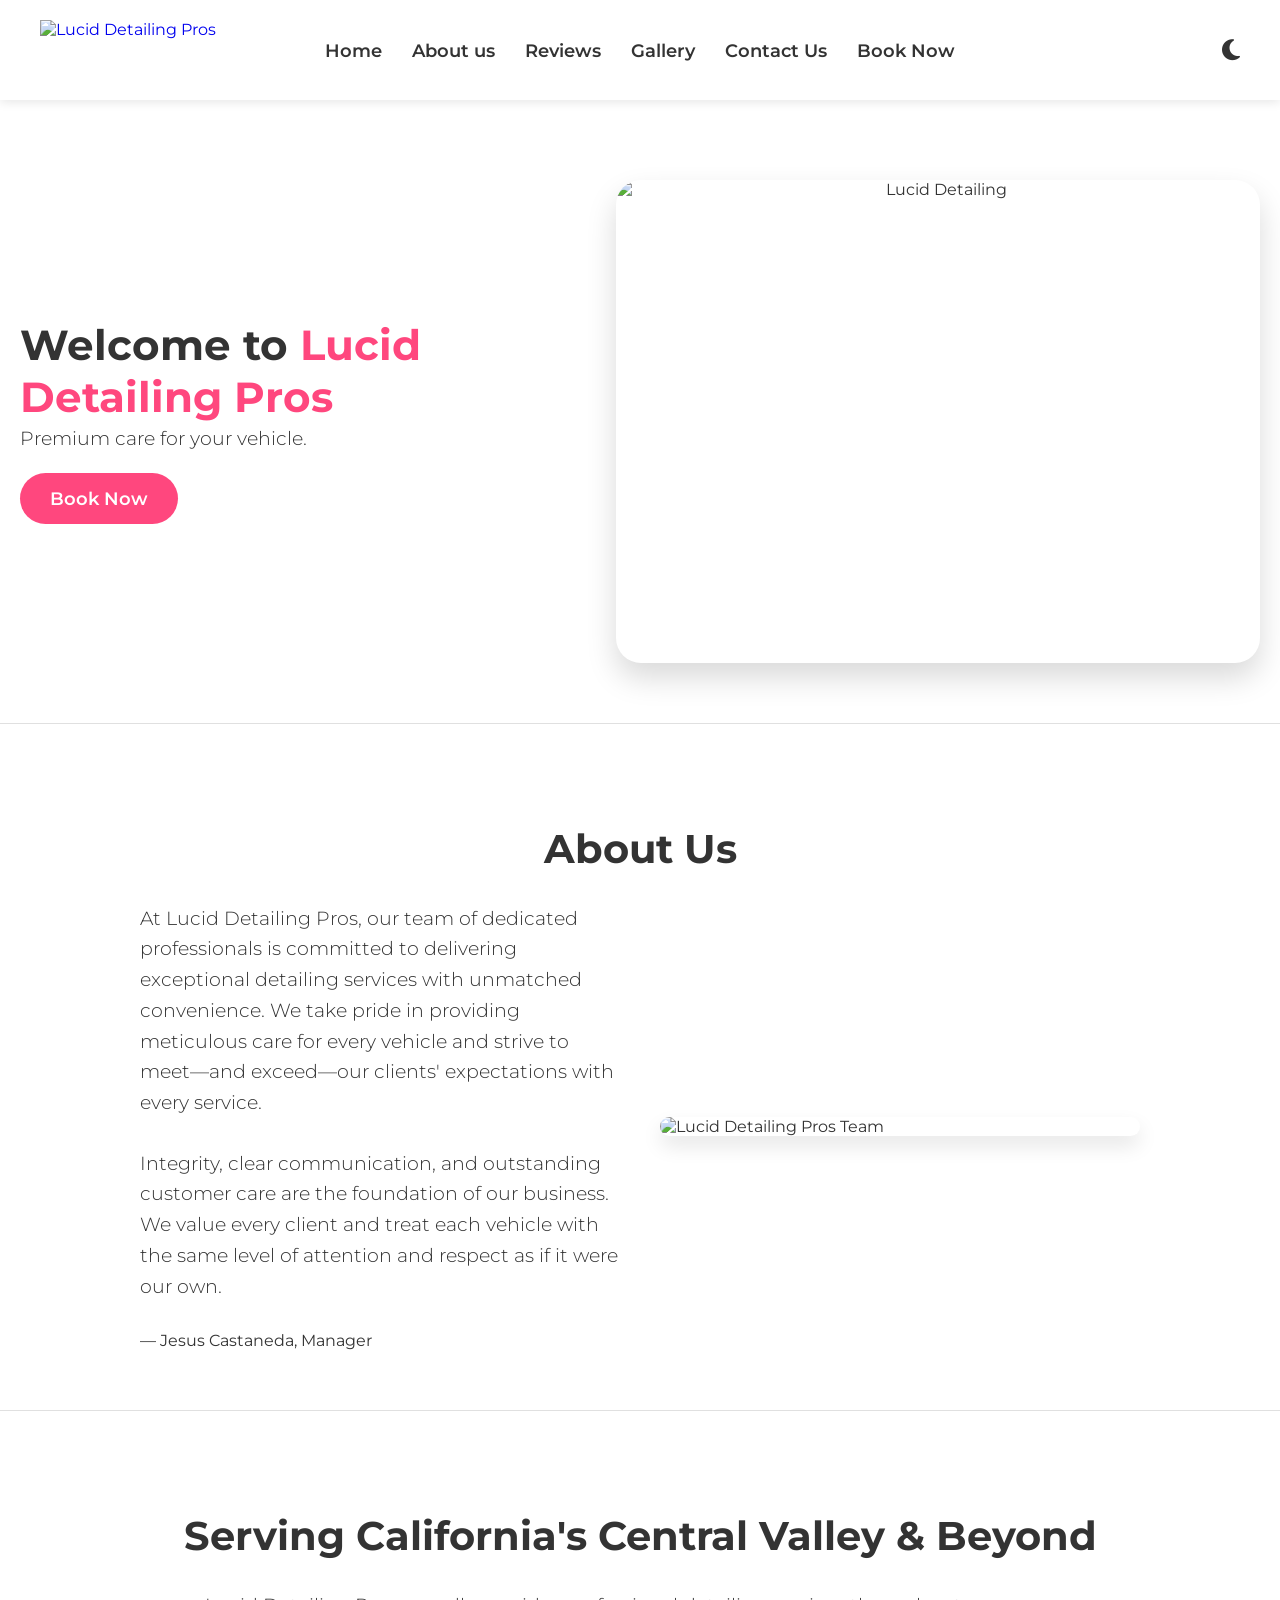
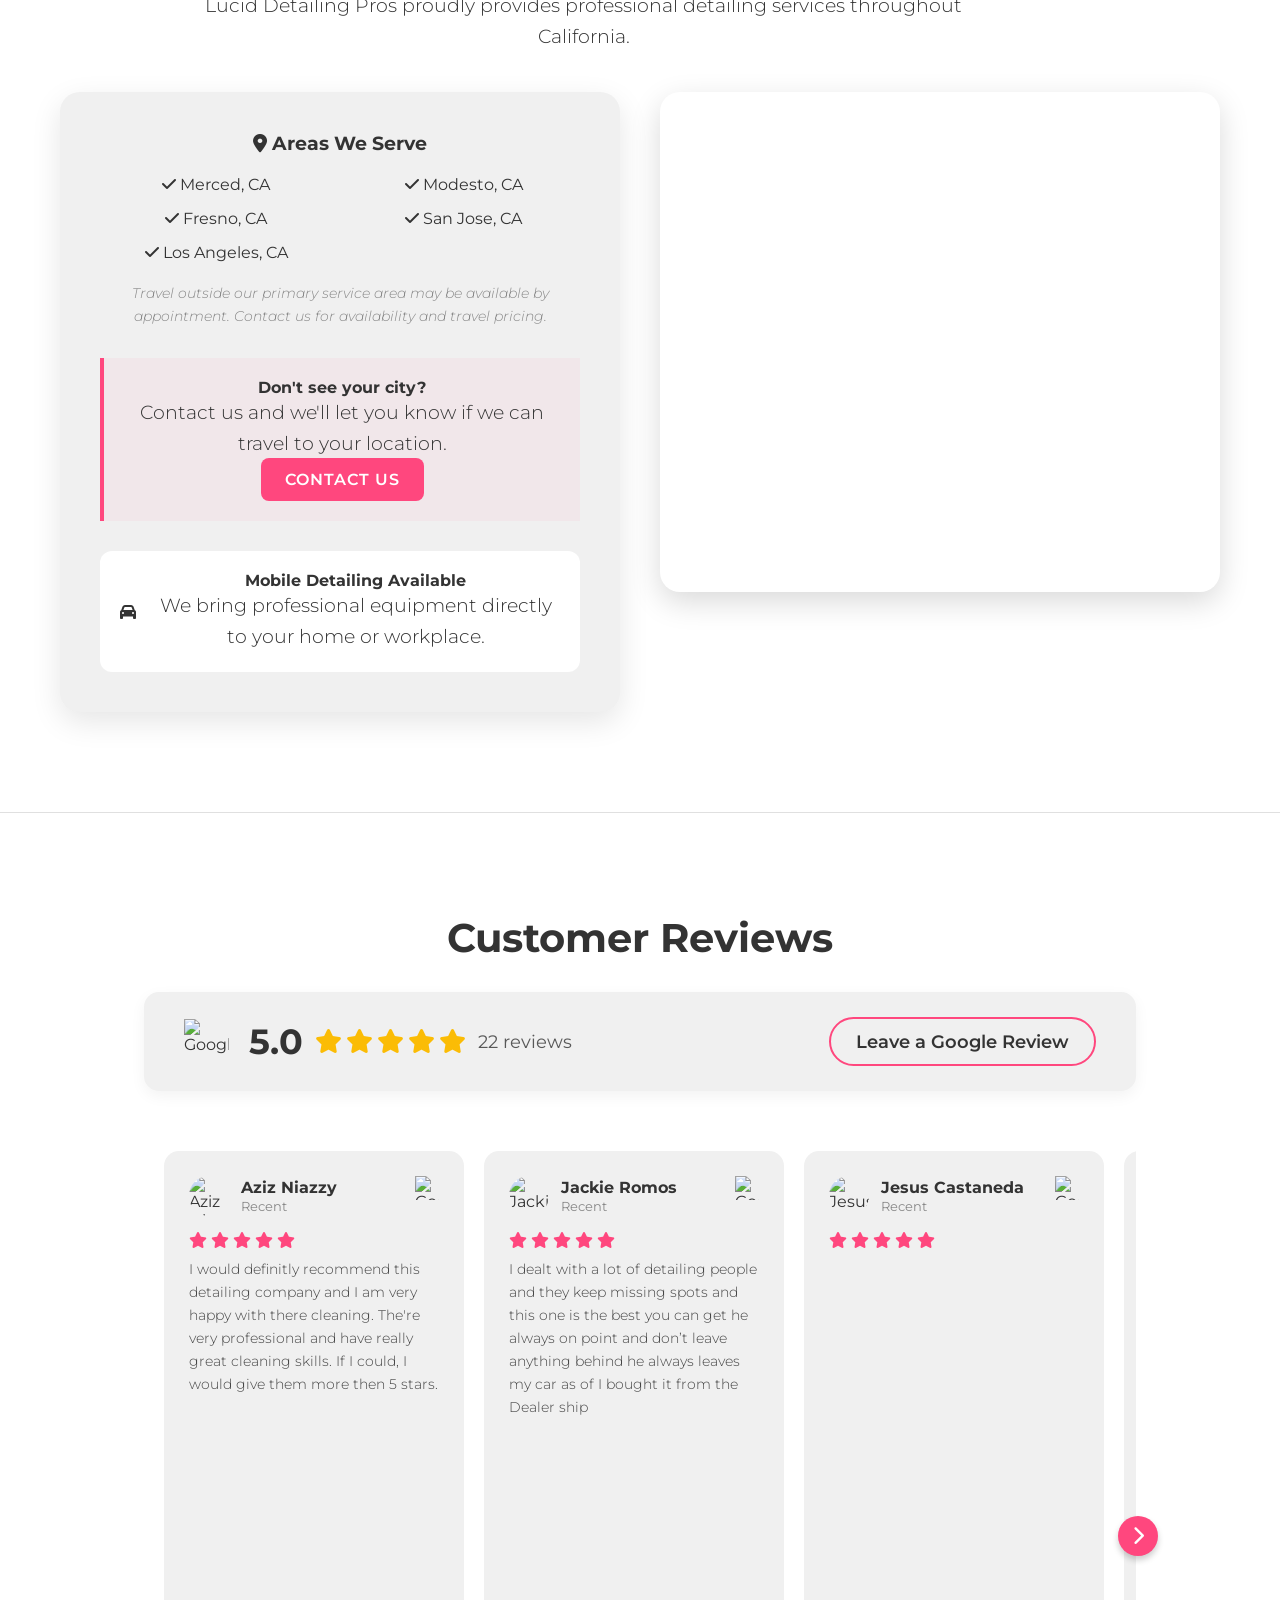
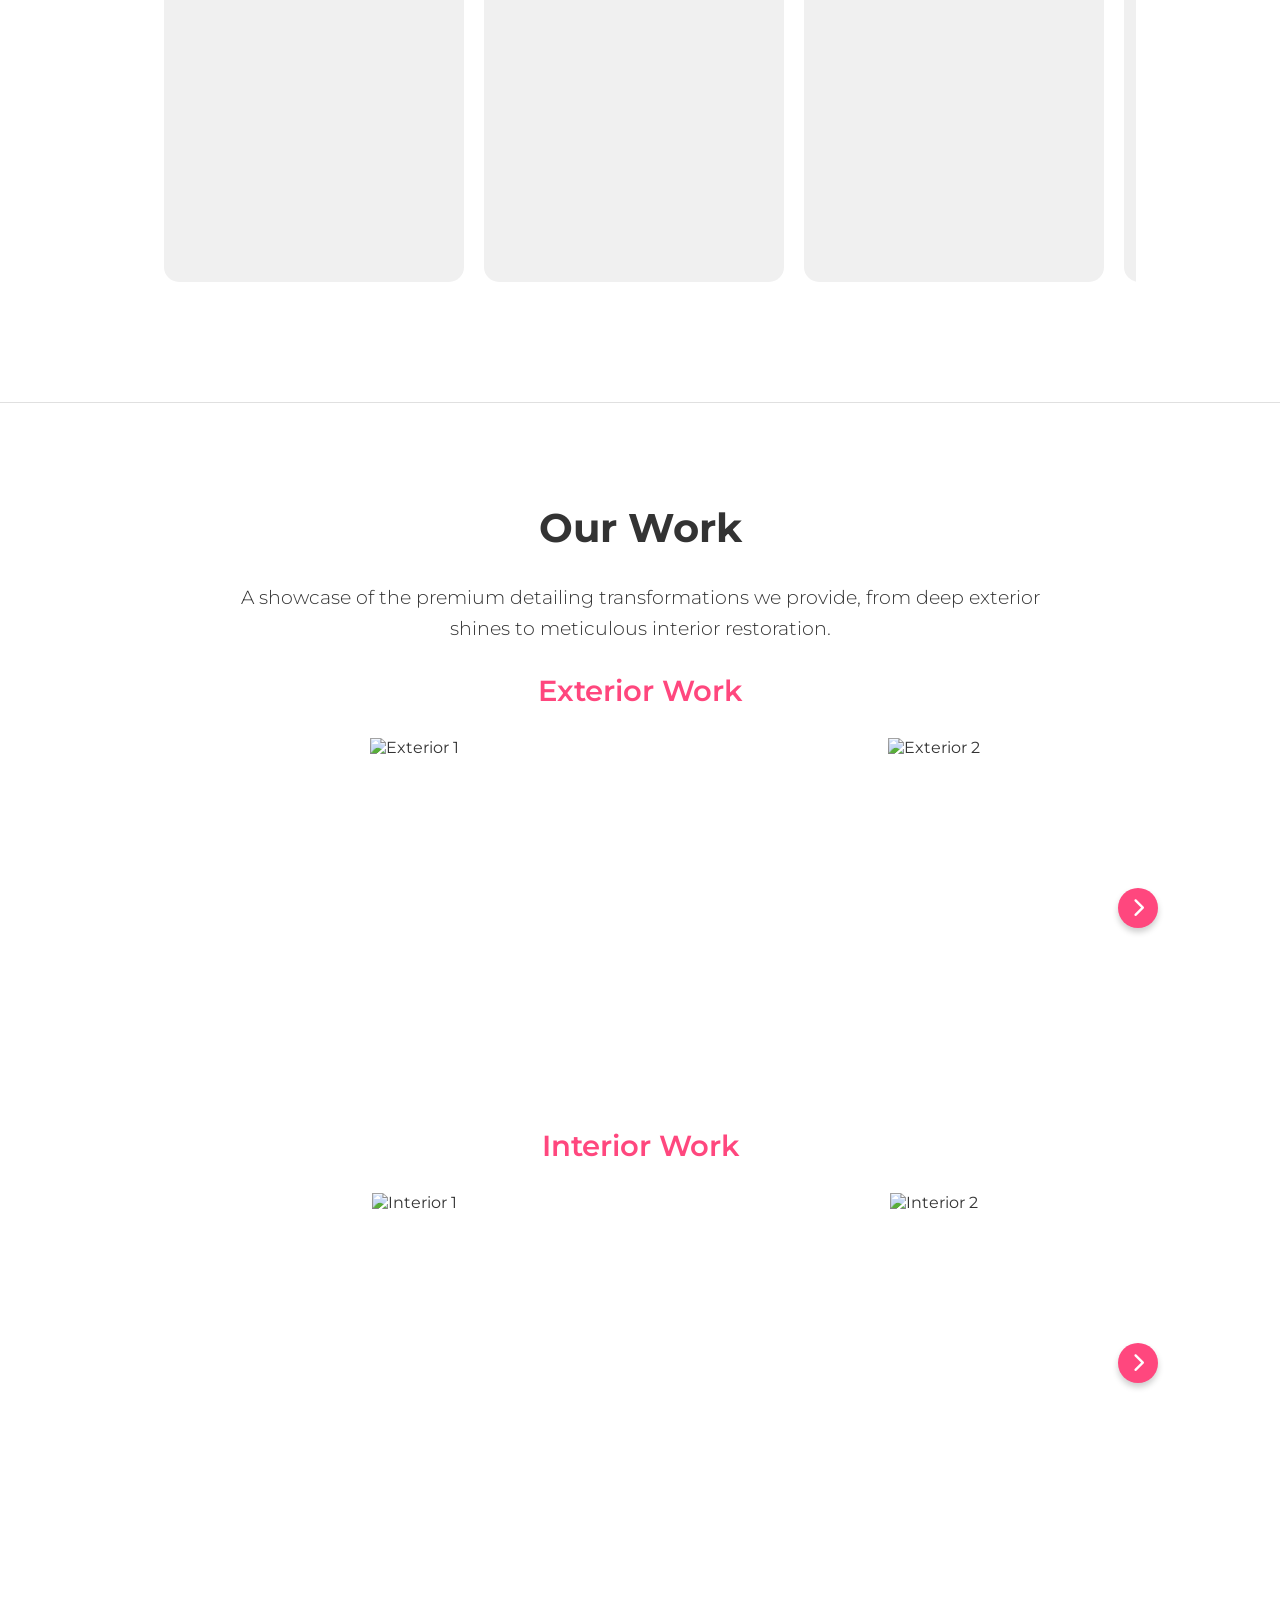
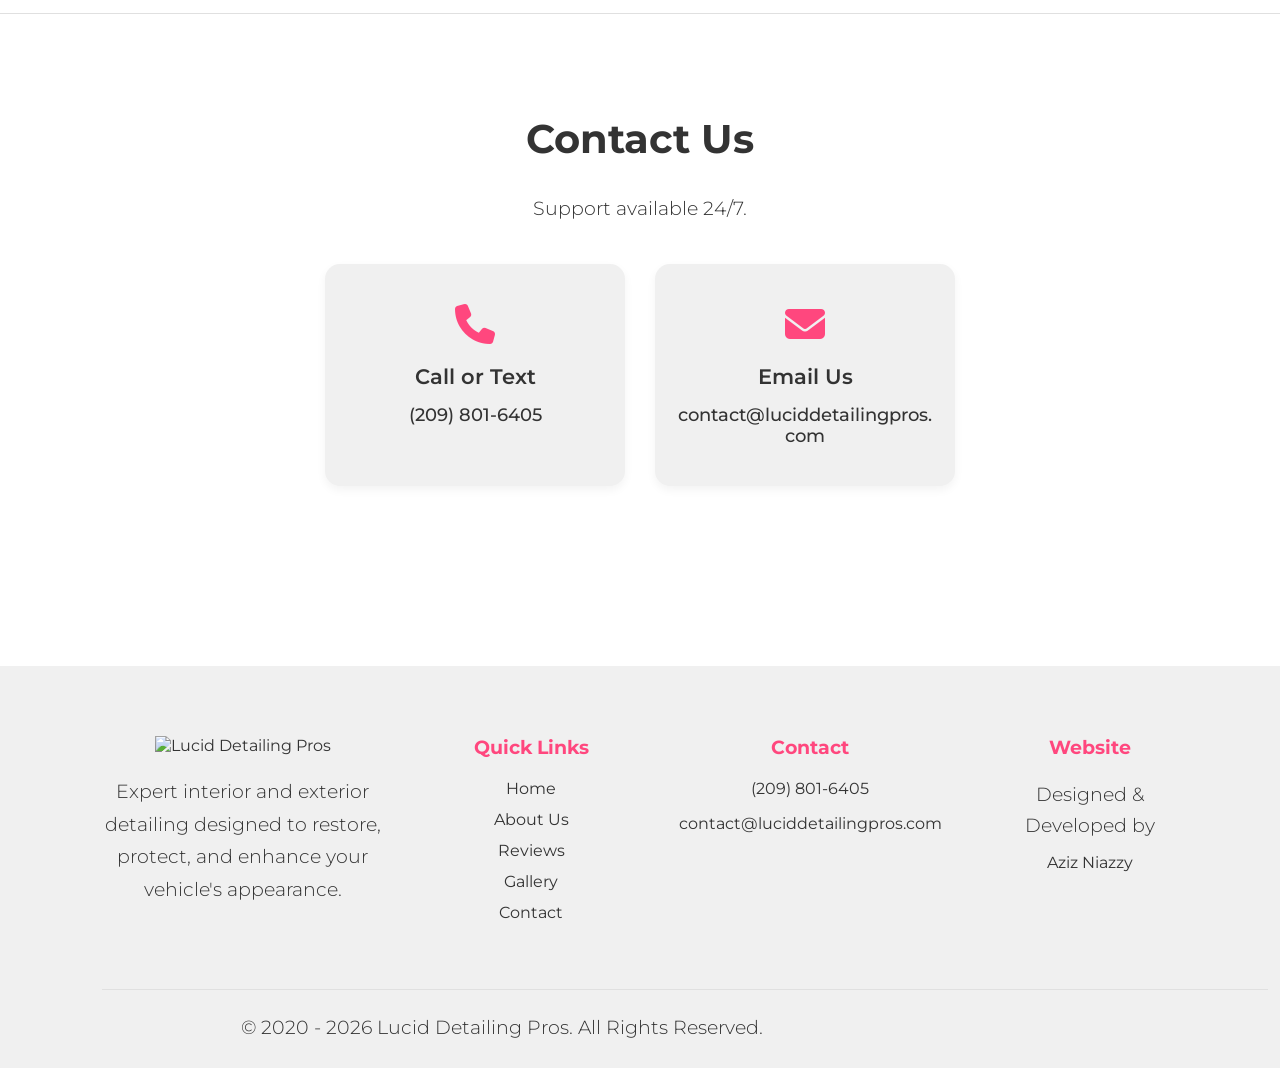
==== index.html @ 4b86db8d "Add files via upload" ====
<!DOCTYPE html>
<html lang="en">
<head>
    <meta charset="UTF-8">
    <meta name="viewport" content="width=device-width, initial-scale=1.0">
    <title>Lucid Detailing Pros</title>
    
    <link rel="preconnect" href="https://fonts.googleapis.com">
    <link rel="preconnect" href="https://fonts.gstatic.com" crossorigin>
    <link href="https://fonts.googleapis.com/css2?family=Montserrat:ital,wght@0,300;0,400;0,600;0,700;1,400&display=swap" rel="stylesheet">
    
    <link rel="stylesheet" href="https://cdnjs.cloudflare.com/ajax/libs/font-awesome/6.4.0/css/all.min.css">
    
    <link rel="stylesheet" href="style.css">
</head>
<body class="light-theme">

    <nav class="navbar">
        <a href="#home" class="logo">
    <img id="site-logo" src="images/logo black.png" alt="Lucid Detailing Pros">
</a>
        <div class="nav-links">
            <a href="#home">Home</a>
            <div class="dropdown">
            <a href="#about" class="dropbtn">About us</a>
            <div class="dropdown-content">
                <a href="#locations">Locations</a>
            </div>
        </div>
            <a href="#reviews">Reviews</a>
            <a href="#gallery">Gallery</a>
            <a href="#contact">Contact Us</a>
            <a href="book.html">Book Now</a>
        </div>
        <button id="theme-toggle" aria-label="Toggle Theme">
            <i class="fa-solid fa-moon"></i>
        </button>
    </nav>

    <section id="home" class="section hero-section">
        <div class="hero-content-wrapper">
            <div class="hero-text">
                <h1>Welcome to <span class="highlight">Lucid Detailing Pros</span></h1>
                <p>Premium care for your vehicle.</p>
                <a href="book.html" class="btn">Book Now</a>
            </div>
            <div class="hero-image">
                <img src="images/homepage.jpg" alt="Lucid Detailing">
            </div>
        </div>
    </section>

    <section id="about" class="section">
        <h2>About Us</h2>
        <div class="about-content">
            <div class="about-text">
                <p style="margin-bottom: 30px;">At Lucid Detailing Pros, our team of dedicated professionals is committed to delivering exceptional detailing services with unmatched convenience. We take pride in providing meticulous care for every vehicle and strive to meet—and exceed—our clients' expectations with every service.
<p style="margin-bottom: 30px;">Integrity, clear communication, and outstanding customer care are the foundation of our business. We value every client and treat each vehicle with the same level of attention and respect as if it were our own.
</p>
— Jesus Castaneda, Manager</p>
            </div>
            <div class="about-image">
                <img src="images/ourteam.jpg" alt="Lucid Detailing Pros Team">
            </div>
        </div>
    </section>

    <section id="locations" class="section">
    <div class="section-header">
        <h2>Serving California's Central Valley & Beyond</h2>
        <p>Lucid Detailing Pros proudly provides professional detailing services throughout California.</p>
    </div>

    <div class="locations-container">
        <div class="locations-info">
            <div class="service-card">
                <h3><i class="fa-solid fa-location-dot"></i> Areas We Serve</h3>
                <div class="cities-grid">
                    <span><i class="fa-solid fa-check"></i> Merced, CA</span>
                    <span><i class="fa-solid fa-check"></i> Modesto, CA</span>
                    <span><i class="fa-solid fa-check"></i> Fresno, CA</span>
                    <span><i class="fa-solid fa-check"></i> San Jose, CA</span>
                    <span><i class="fa-solid fa-check"></i> Los Angeles, CA</span>
                </div>
                
                <p class="travel-note"><em>Travel outside our primary service area may be available by appointment. Contact us for availability and travel pricing.</em></p>

                <div class="contact-box">
                    <h4>Don't see your city?</h4>
                    <p>Contact us and we'll let you know if we can travel to your location.</p>
                    <a href="#contact" class="btn-primary">Contact Us</a>
                </div>

                <div class="feature-badge">
                    <i class="fa-solid fa-car"></i>
                    <div>
                        <strong>Mobile Detailing Available</strong>
                        <p>We bring professional equipment directly to your home or workplace.</p>
                    </div>
                </div>
            </div>
        </div>

        <div class="locations-map">
            <iframe src="https://www.google.com/maps/embed?pb=!1m18!1m12!1m3!1d3221.7820127266155!2d-120.48514588472535!3d37.30216667984478!2m3!1f0!2f0!3f0!3m2!1i1024!2i768!4f13.1!3m3!1m2!1s0x8091a13b65287515%3A0x6b44618e7e224e75!2sMerced%2C%20CA!5e0!3m2!1sen!2sus!4v1689000000000!5m2!1sen!2sus" 
            width="100%" height="500" style="border:0;" allowfullscreen="" loading="lazy"></iframe>
        </div>
    </div>
</section>

    <section id="reviews" class="section">
        <h2>Customer Reviews</h2>
        
        <!-- Overall Rating Banner -->
        <div class="overall-rating-card">
            <div class="rating-info">
                <img src="images/google-logo.png" alt="Google" class="rating-google-logo">
                <div class="rating-numbers">
                    <span class="rating-score">5.0</span>
                    <div class="stars big-stars">
                        <i class="fa-solid fa-star"></i>
                        <i class="fa-solid fa-star"></i>
                        <i class="fa-solid fa-star"></i>
                        <i class="fa-solid fa-star"></i>
                        <i class="fa-solid fa-star"></i>
                    </div>
                    <span class="rating-count">22 reviews</span>
                </div>
            </div>
            <!-- The link is from your JS file -->
            <a href="https://www.google.com/search?q=Merced+Detailing+Pros&rlz=1C1JZAP_enUS1010US1010&oq=Merced+Detailing+Pros&gs_lcrp=EgZjaHJvbWUyBggAEEUYOTIICAEQABgWGB4yCggCEAAYgAQYogQyBwgDEAAY7wUyCggEEAAYgAQYogQyCggFEAAYogQYiQXSAQg0MjczajBqN6gCALACAA&sourceid=chrome&ie=UTF-8#lrd=0x809143d14cdcd62f:0x598a5c57ffa2499d,3,,,," target="_blank" class="btn review-btn">Leave a Google Review</a>
        </div>

        <div class="slider-wrapper">
            <button class="slide-arrow left-arrow" id="review-left"><i class="fa-solid fa-chevron-left"></i></button>
            <div class="slider-container" id="reviews-container">
                <!-- JS will inject review cards here -->
            </div>
            <button class="slide-arrow right-arrow" id="review-right"><i class="fa-solid fa-chevron-right"></i></button>
        </div>
    </section>

    <section id="gallery" class="section">
    <h2>Our Work</h2>
    <p>A showcase of the premium detailing transformations we provide, from deep exterior shines to meticulous interior restoration.</p>

    <!-- Exterior Gallery -->
    <h3 class="gallery-subtitle">Exterior Work</h3>
    <div class="slider-wrapper">
        <button class="slide-arrow left-arrow" id="ext-left"><i class="fa-solid fa-chevron-left"></i></button>
        <div class="slider-container" id="ext-container">
            <div class="gallery-item"><img src="images/exterior/e-1.jpg" alt="Exterior 1"></div>
            <div class="gallery-item"><img src="images/exterior/e-2.jpg" alt="Exterior 2"></div>
            <div class="gallery-item"><img src="images/exterior/e-3.jpg" alt="Exterior 3"></div>
            <div class="gallery-item"><img src="images/exterior/e-4.jpg" alt="Exterior 4"></div>
            <div class="gallery-item"><img src="images/exterior/e-5.jpg" alt="Exterior 5"></div>
            <div class="gallery-item"><img src="images/exterior/e-6.jpg" alt="Exterior 6"></div>
            <div class="gallery-item"><img src="images/exterior/e-7.jpeg" alt="Exterior 7"></div>
            <div class="gallery-item"><img src="images/exterior/e-8.jpeg" alt="Exterior 8"></div>
            <div class="gallery-item"><img src="images/exterior/e-9.jpeg" alt="Exterior 9"></div>
            
        </div>
        <button class="slide-arrow right-arrow" id="ext-right"><i class="fa-solid fa-chevron-right"></i></button>
    </div>

    <!-- Interior Gallery -->
    <h3 class="gallery-subtitle">Interior Work</h3>
    <div class="slider-wrapper">
        <button class="slide-arrow left-arrow" id="int-left"><i class="fa-solid fa-chevron-left"></i></button>
        <div class="slider-container" id="int-container">
            <div class="gallery-item"><img src="images/interior/i-1.jpeg" alt="Interior 1"></div>
            <div class="gallery-item"><img src="images/interior/i-2.jpeg" alt="Interior 2"></div>
            <div class="gallery-item"><img src="images/interior/i-3.jpeg" alt="Interior 3"></div>
            <div class="gallery-item"><img src="images/interior/i-4.jpeg" alt="Interior 4"></div>
            <div class="gallery-item"><img src="images/interior/i-5.jpeg" alt="Interior 5"></div>
            <div class="gallery-item"><img src="images/interior/i-6.jpeg" alt="Exterior 6"></div>
            <div class="gallery-item"><img src="images/interior/i-7.jpeg" alt="Exterior 7"></div>
            <div class="gallery-item"><img src="images/interior/i-8.jpeg" alt="Exterior 8"></div>
            <div class="gallery-item"><img src="images/interior/i-9.jpeg" alt="Exterior 9"></div>
        </div>
        <button class="slide-arrow right-arrow" id="int-right"><i class="fa-solid fa-chevron-right"></i></button>
    </div>
</section>

    <!-- The Lightbox Modal (Put this right before the closing </body> tag) -->
    <div class="lightbox-modal" id="lightbox">
    <span id="lightbox-close">&times;</span>

    <button id="lb-prev">&#10094;</button>

    <div class="lightbox-content-wrapper"></div>

    <button id="lb-next">&#10095;</button>
</div>


    <section id="contact" class="section">
        <h2>Contact Us</h2>
        <p style="margin-bottom: 40px;">Support available 24/7.</p>
        
        <div class="contact-grid">
    <div class="info-card">
        <i class="fa-solid fa-phone contact-icon"></i>
        <h3>Call or Text</h3>
        <a href="tel:+12098016405">(209) 801-6405</a>
    </div>
    
    <div class="info-card">
        <i class="fa-solid fa-envelope contact-icon"></i>
        <h3>Email Us</h3>
        <a href="mailto:contact@luciddetailingpros.com">contact@luciddetailingpros.com</a>
    </div>
</div>
    </section>

    <footer class="footer">

    <div class="footer-container">

        <div class="footer-brand">
            <img id="footer-logo" src="images/logo black.png" alt="Lucid Detailing Pros">

            <p>
                Expert interior and exterior detailing designed to restore, protect, and enhance your vehicle's appearance.
            </p>

        </div>

        <div class="footer-links">

            <h3>Quick Links</h3>

            <a href="#home">Home</a>
            <a href="#about">About Us</a>
            <a href="#reviews">Reviews</a>
            <a href="#gallery">Gallery</a>
            <a href="#contact">Contact</a>

        </div>

        <div class="footer-contact">

            <h3>Contact</h3>

            <a href="tel:+12098016405">(209) 801-6405</a>

            <a href="mailto:contact@luciddetailingpros.com">
                contact@luciddetailingpros.com
            </a>

        </div>

        <div class="footer-credit">

            <h3>Website</h3>

            <p>Designed & Developed by</p>

            <a
                href="https://youtube.com/@azizniazzy?si=VnAfamQydCXNs4--"
                target="_blank">
                Aziz Niazzy
            </a>

        </div>

    </div>

    

    <div class="footer-bottom">

        <p>
            © 2020 - 2026 Lucid Detailing Pros. All Rights Reserved.
        </p>

    </div>

</footer>

    <script src="script.js"></script>

    
</body>
</html>
---- style.css ----
/* --- Variables & Theming --- */
:root {
    --brand-pink: #ff477e;
    --font-main: 'Montserrat', sans-serif;
    
    --bg-color: #ffffff;
    --text-color: #333333;
    --nav-bg: #ffffff;
    --card-bg: #f0f0f0;
    --divider-color: #e0e0e0; /* Light theme line color */
}

body.dark-theme {
    --bg-color: #121212;
    --text-color: #f1f1f1;
    --nav-bg: #1e1e1e;
    --card-bg: #2a2a2a;
    --divider-color: #333333; /* Dark theme line color */
}

/* --- Global Reset --- */
* {
    margin: 0;
    padding: 0;
    box-sizing: border-box;
    font-family: var(--font-main);
    a, button {
    text-decoration: none !important;
}
}

html {
    scroll-behavior: smooth; /* Smooth scrolling for single page nav */
}

body {
    background-color: var(--bg-color);
    color: var(--text-color);
    transition: background-color 0.3s, color 0.3s;
    padding-top: 80px;
}

.highlight {
    color: var(--brand-pink);
    font-weight: 700;
}

/* --- Navigation --- */
.navbar {
    position: fixed;
    top: 0;
    width: 100%;
    background-color: var(--nav-bg);
    padding: 20px 40px;

    display: flex;
    align-items: center;
    justify-content: space-between;

    z-index: 1000;
    box-shadow: 0 2px 10px rgba(0,0,0,.1);
}

.nav-links {
    position: absolute;
    left: 50%;
    transform: translateX(-50%);

    display: flex;
    gap: 30px;
}

.nav-links a {
    text-decoration: none;
    color: var(--text-color);
    font-weight: 600;
    font-size: 1.1rem;
    transition: color 0.3s ease;
}

.nav-links a:hover {
    color: var(--brand-pink);
}

/* Theme Toggle Button (Top Right) */
#theme-toggle {
    position: absolute;
    right: 40px;
    background: none;
    border: none;
    color: var(--text-color);
    font-size: 1.5rem;
    cursor: pointer;
    transition: color 0.3s;
}

#theme-toggle:hover {
    color: var(--brand-pink);
}

/* --- Sections --- */
.section {
    padding: 100px 20px 60px; /* The 100px top padding stays so your fixed navbar doesn't cover your titles when you scroll! */
    text-align: center;
    /* We removed the min-height: 70vh here to eliminate the huge gaps */
    display: flex;
    flex-direction: column;
    justify-content: center;
    align-items: center;
    border-bottom: 1px solid var(--divider-color); 
    scroll-margin-top: 80px;
}

.section:last-of-type {
    border-bottom: none;
}

/* Optional: Removes the line from the very last section so it doesn't clash with the footer */
.section:last-of-type {
    border-bottom: none;
}

h2 {
    font-size: 2.5rem;
    margin-bottom: 30px;
    font-weight: 700;
}

p {
    font-size: 1.2rem;
    font-weight: 300;
    line-height: 1.6;
    max-width: 800px;
}


.slider-container {
    display: flex;
    overflow-x: auto;
    scroll-behavior: smooth;
    gap: 20px;
    padding: 20px;
    /* Hide scrollbar */
    -ms-overflow-style: none;  
    scrollbar-width: none;  
}

.slider-container::-webkit-scrollbar {
    display: none;
}

/* --- Slider Arrows --- */
.slide-arrow {
    background-color: var(--brand-pink);
    color: white;
    border: none;
    border-radius: 50%;
    width: 40px;
    height: 40px;
    cursor: pointer;
    font-size: 1.2rem;
    position: absolute;
    z-index: 10;
    box-shadow: 0 4px 6px rgba(0,0,0,0.2);
    /* Added background-color and transform to the transition for a smooth hover fade */
    transition: opacity 0.3s ease, transform 0.3s ease, background-color 0.3s ease, box-shadow 0.3s ease;
    opacity: 1; 
    pointer-events: auto; 
}

/* The Hover Fade Effect */
.slide-arrow:hover {
    background-color: #d13063; /* Fades to a darker pink */
    transform: scale(1.15); /* Slightly enlarges the button */
    box-shadow: 0 6px 12px rgba(0,0,0,0.3); /* Makes the shadow a bit deeper */
}

/* The class that handles fading the arrow out when there are no more reviews */
.hidden-arrow {
    opacity: 0;
    pointer-events: none; /* Prevents the invisible button from being hovered or clicked */
}

.left-arrow { left: -50px; }
.right-arrow { right: -50px; }

/* Review Cards */
.review-card {
    min-width: 300px;
    background-color: var(--card-bg);
    padding: 20px;
    border-radius: 10px;
    text-align: left;
}

.review-card i {
    color: var(--brand-pink);
    margin-bottom: 10px;
}


/* --- Contact Section --- */
.contact-info a {
    color: var(--brand-pink);
    text-decoration: none;
    font-weight: 600;
    font-size: 1.5rem;
    .contact-info a:hover {
    opacity: 0.8; /* Gives a subtle fade effect instead of an underline */
}
}

.contact-info a:hover {
    text-decoration: underline;
}

.contact-info p {
    margin: 20px 0;
}

footer {
    background-color: var(--nav-bg);
    text-align: center;
    padding: 30px;
    font-weight: 400;
}

/* --- Book Now Page Specifics --- */
.vehicle-grid, .plans-grid {
    display: flex;
    justify-content: center;
    gap: 40px;
    flex-wrap: wrap;
    width: 100%;
    max-width: 1200px;
}

.vehicle-card {
    background-color: var(--card-bg);
    padding: 40px;
    border-radius: 15px;
    text-align: center;
    width: 300px;
    transition: transform 0.3s;
}

.vehicle-card:hover {
    transform: translateY(-10px);
}

.big-icon {
    font-size: 5rem;
    color: var(--brand-pink);
    margin-bottom: 20px;
}

.btn {
    background-color: var(--brand-pink);
    color: white;
    border: none;
    padding: 15px 30px;
    font-size: 1.1rem;
    font-weight: 600;
    border-radius: 30px;
    cursor: pointer;
    margin-top: 20px;
    transition: background-color 0.3s;
}

.btn:hover {
    background-color: #d13063; /* Darker pink */
}

.plan-btn {
    font-size: 1.2rem;
    padding: 20px 40px;
}

/* --- About Us Section Layout --- */
.about-content {
    display: flex;
    flex-direction: column;
    align-items: center;
    gap: 40px;
    max-width: 1000px;
    width: 100%;
}

/* This targets desktop screens to make them side-by-side */
@media (min-width: 768px) {
    .about-content {
        flex-direction: row;
        text-align: left;
    }
}

.about-text {
    flex: 1;
}

.about-image {
    flex: 1;
    width: 100%;
}

.about-image img {
    width: 100%;
    border-radius: 15px; /* Keeps the edges soft, matching the rest of the site */
    box-shadow: 0 10px 20px rgba(0,0,0,0.1); /* Adds a nice drop shadow */
    display: block;
}

/* Update dark theme slightly for the image shadow */
body.dark-theme .about-image img {
    box-shadow: 0 10px 20px rgba(0,0,0,0.4);
}



/* Simple fade-in animation for that premium feel */
@keyframes fadeIn {
    from { opacity: 0; transform: translateY(20px); }
    to { opacity: 1; transform: translateY(0); }
}

/* --- Booking Page Card Updates --- */
.vehicle-card h3 {
    font-size: 1.8rem; /* Made the text larger */
    margin-bottom: 15px;
}

.vehicle-img {
    width: 100%;
    height: auto;
    border-radius: 10px; /* Matches the clean, slightly rounded look */
    margin-bottom: 20px;
    display: block;
}

/* --- Fix Spacing on Booking Page --- */
.book-section, .plans-section {
    min-height: auto; /* Removes the massive 70vh height */
    padding-bottom: 60px;
}

.book-section {
    padding-top: 120px; /* Keeps space for the fixed navbar at the top */
}

.plans-section {
    padding-top: 40px; /* Greatly reduces the gap above "Care Plans" */
}

/* --- Vehicle Card Descriptions --- */
.vehicle-desc {
    font-size: 0.95rem; /* Slightly smaller than standard text for a clean look */
    line-height: 1.5;
    margin-bottom: 20px;
    opacity: 0.9; /* Softens the text slightly so the Title and Button stand out more */
}

/* --- Contact Section Upgrades --- */
.contact-grid {
    display: flex;
    justify-content: center;
    gap: 30px;
    flex-wrap: wrap;
    width: 100%;
    max-width: 1000px;
}

.info-card {
    background-color: var(--card-bg);
    padding: 40px 20px;
    border-radius: 15px;
    width: 300px;
    text-align: center;
    box-shadow: 0 4px 10px rgba(0,0,0,0.05);
    transition: transform 0.3s;
}

body.dark-theme .info-card {
    box-shadow: 0 4px 15px rgba(0,0,0,0.3);
}

.info-card:hover {
    transform: translateY(-5px);
}

.contact-icon {
    font-size: 2.5rem;
    color: var(--brand-pink);
    margin-bottom: 20px;
    display: block; /* Ensures icon stays above text */
}

.info-card h3 {
    font-size: 1.3rem;
    margin-bottom: 15px;
    font-weight: 600;
}

.info-card a, .info-card p {
    color: var(--text-color);
    font-size: 1.1rem;
    font-weight: 500;
    transition: color 0.3s;
    word-break: break-all;
    overflow-wrap: break-word;
    display: block;
}

.info-card a:hover {
    color: var(--brand-pink);
}

/* --- Fix for Clickable Review Cards --- */
.review-card {
    text-decoration: none !important; /* Removes default link underline */
    color: var(--text-color);         /* Keeps text color correct */
    display: block;
    transition: transform 0.3s, background-color 0.3s;
}

.review-card:hover {
    transform: translateY(-5px);
    background-color: var(--card-bg);
    filter: brightness(1.1); /* Adds a subtle highlight effect when hovered */
}

/* --- Review Card Upgrades --- */
.review-card {
    min-width: 300px;
    background-color: var(--card-bg);
    padding: 25px;
    border-radius: 15px;
    text-align: left;
    text-decoration: none;
    color: var(--text-color);
    transition: transform 0.3s, box-shadow 0.3s;
    display: flex;
    flex-direction: column;
    justify-content: space-between;
}

.review-card:hover {
    transform: translateY(-5px);
    box-shadow: 0 10px 20px rgba(0,0,0,0.15);
}

.reviewer-info {
    margin-top: 15px;
    display: flex;
    justify-content: space-between;
    align-items: center;
    font-size: 0.9rem;
}

/* --- Fix for Review Container --- */
.slider-container {
    display: flex;
    overflow-x: auto;
    scroll-behavior: smooth;
    gap: 20px;
    padding: 20px;
    width: 100%; /* Ensure it takes full width */
    min-height: 250px; /* Force a minimum height so cards don't disappear */
    align-items: stretch; /* Make sure all cards stretch to match the tallest one */
}

/* --- Plan Cards (Book Page) --- */
.plan-card {
    background-color: var(--card-bg);
    padding: 40px;
    border-radius: 15px;
    text-align: center;
    width: 350px; /* Slightly wider than vehicle cards for text readability */
    transition: transform 0.3s, box-shadow 0.3s;
    display: flex;
    flex-direction: column;
    justify-content: space-between; /* Pushes the button to the bottom */
}

body.dark-theme .plan-card {
    box-shadow: 0 4px 15px rgba(0,0,0,0.3);
}

.plan-card:hover {
    transform: translateY(-10px);
}

.plan-card h3 {
    font-size: 1.5rem;
    margin-bottom: 15px;
}

.plan-card h3 i {
    color: var(--brand-pink);
    margin-right: 10px;
}

.plan-desc {
    font-size: 1rem;
    line-height: 1.6;
    margin-bottom: 25px;
    opacity: 0.9;
    flex-grow: 1; /* Ensures buttons align perfectly if descriptions are different lengths */
}

/* Adjust plan button sizing inside the card */
.plan-card .plan-btn {
    width: 100%;
    font-size: 1.1rem;
    padding: 15px 20px;
    margin-top: auto; 
}

/* --- Modern Vehicle Cards (Hover Overlay Design) --- */

/* Adjust the grid to allow for wider cards */
.vehicle-grid {
    display: flex;
    justify-content: center;
    gap: 40px;
    flex-wrap: wrap;
    width: 100%;
    max-width: 1200px;
}

/* The outer container just holds the title and the image block */
.vehicle-card-modern {
    width: 350px; /* Made it wider */
    text-align: center;
}

/* The title sits above the image */
.vehicle-card-modern h3 {
    font-size: 1.8rem;
    margin-bottom: 15px;
    color: var(--text-color);
}

/* The wrapper that holds the image and the hidden overlay */
.vehicle-image-wrapper {
    position: relative;
    width: 100%;
    height: 220px; /* Fixed height for that wide rectangle look */
    border-radius: 15px;
    overflow: hidden; /* Keeps the blurred image from bleeding out of the rounded corners */
    box-shadow: 0 5px 15px rgba(0,0,0,0.1);
    transition: box-shadow 0.3s;
}

body.dark-theme .vehicle-image-wrapper {
    box-shadow: 0 5px 15px rgba(0,0,0,0.4);
}

/* The background image */
.vehicle-image-wrapper img {
    width: 100%;
    height: 100%;
    object-fit: cover;
    transition: transform 0.4s ease, filter 0.4s ease; /* Smooth transition for the blur */
}

/* The hidden overlay containing text and button */
.vehicle-overlay {
    position: absolute;
    top: 0;
    left: 0;
    width: 100%;
    height: 100%;
    background: rgba(0, 0, 0, 0.65); /* Dark semi-transparent background so white text is readable */
    display: flex;
    flex-direction: column;
    justify-content: center;
    align-items: center;
    padding: 20px;
    opacity: 0; /* Hidden by default */
    transition: opacity 0.4s ease;
}

/* Text styling inside the overlay */
.vehicle-overlay .vehicle-desc {
    color: #ffffff; /* Always white inside the dark overlay */
    font-size: 0.95rem;
    margin-bottom: 15px;
    text-align: center;
}

/* --- THE HOVER EFFECTS --- */

/* 1. Add a slight shadow lift to the whole card block */
.vehicle-card-modern:hover .vehicle-image-wrapper {
    box-shadow: 0 10px 25px rgba(0,0,0,0.2);
}

/* 2. Blur and slightly zoom the image */
.vehicle-card-modern:hover img {
    transform: scale(1.05); /* Slight zoom in */
    filter: blur(4px); /* The blur effect! */
}

/* 3. Fade in the text and button overlay */
.vehicle-card-modern:hover .vehicle-overlay {
    opacity: 1;
}

/* --- Upgraded Review Cards --- */
.review-header {
    display: flex;
    justify-content: space-between;
    align-items: flex-start;
    margin-bottom: 15px;
}

.reviewer-profile {
    display: flex;
    align-items: center;
    gap: 12px;
}

.avatar {
    width: 40px;
    height: 40px;
    border-radius: 50%;
    background-color: var(--brand-pink);
    color: white;
    display: flex;
    justify-content: center;
    align-items: center;
    font-weight: 700;
    font-size: 1.2rem;
}

.reviewer-meta {
    display: flex;
    flex-direction: column;
}

.reviewer-meta strong {
    font-size: 1rem;
    color: var(--text-color);
}

.review-date {
    font-size: 0.8rem;
    color: #888;
    margin-top: 2px;
}

/* Styling for the actual Google logo image */
.google-logo-img {
    width: 24px;       /* Keeps it small and proportional to the text */
    height: 24px;      /* Matches the width to keep it perfectly square */
    object-fit: contain; /* Ensures the logo isn't stretched or squished */
}
.review-text {
    flex-grow: 1; /* Pushes everything up if text is short */
    margin-top: 10px 0;
    line-height: 1.6;
    opacity: 0.9;
    font-size: 0.9rem;
}

/* --- Overall Rating Banner --- */
.overall-rating-card {
    background-color: var(--card-bg);
    max-width: 1000px;
    width: 80%;
    margin: 0 auto 40px auto; /* Centers it and adds space before the slider */
    padding: 25px 40px;
    border-radius: 15px;
    display: flex;
    justify-content: space-between; /* Pushes the rating to the left and button to the right */
    align-items: center;
    box-shadow: 0 5px 15px rgba(0,0,0,0.05);
    transition: box-shadow 0.3s;
}

body.dark-theme .overall-rating-card {
    box-shadow: 0 5px 15px rgba(0,0,0,0.3);
}

.rating-info {
    display: flex;
    align-items: center;
    gap: 20px;
}

.rating-google-logo {
    width: 45px;
    height: 45px;
    object-fit: contain;
}

.rating-numbers {
    display: flex;
    align-items: center;
    gap: 12px;
}

.rating-score {
    font-size: 2.2rem;
    font-weight: 700;
    color: var(--text-color);
}

.big-stars i {
    color: #FBBC05; /* Standard Google Gold for authenticity */
    font-size: 1.5rem;
}

.rating-count {
    font-size: 1.1rem;
    color: var(--text-color);
    opacity: 0.8;
}

/* Custom styling for the review button so it stands out */
.review-btn {
    background-color: transparent;
    border: 2px solid var(--brand-pink);
    color: var(--text-color);
    margin: 0; /* <-- This line fixes the centering issue! */
    padding: 12px 25px; /* Adjust padding if you want it slightly slimmer */
}

.review-btn:hover {
    background-color: var(--brand-pink);
    color: white;
}

/* Mobile Responsiveness for the Banner */
@media (max-width: 768px) {
    .overall-rating-card {
        flex-direction: column;
        gap: 20px;
        padding: 25px 20px;
        text-align: center;
    }
    
    .rating-info {
        flex-direction: column;
        gap: 15px;
    }
    
    .rating-numbers {
        flex-wrap: wrap; /* Allows text to wrap if the screen is super small */
        justify-content: center;
    }
}

/* --- Gallery Slider Updates --- */
.gallery-item {
    min-width: 350px;
    height: 250px;
    border-radius: 10px;
    overflow: hidden;
    cursor: pointer; /* Turns the mouse into a pointing finger to show it's clickable */
    transition: transform 0.3s ease, box-shadow 0.3s ease;
}

.gallery-item img {
    width: 100%;
    height: 100%;
    object-fit: cover; /* Keeps images looking crisp without stretching */
    transition: transform 0.4s ease;
}

/* Hover effects for the thumbnail */
.gallery-item:hover {
    transform: translateY(-5px);
    box-shadow: 0 10px 20px rgba(0,0,0,0.2);
}

.gallery-item:hover img {
    transform: scale(1.05); /* Slight zoom on the image inside the card */
}

/* --- Lightbox Modal --- */
.lightbox-modal {
    display: none; /* Hidden by default */
    position: fixed;
    z-index: 2000; /* Ensures it sits above your fixed navbar */
    left: 0;
    top: 0;
    width: 100%;
    height: 100%;
    background-color: rgba(0, 0, 0, 0.85); /* Dark, 85% opacity background */
    justify-content: center;
    align-items: center;
    opacity: 0;
    transition: opacity 0.3s ease;
}

/* Applied via JavaScript to show the modal */
.lightbox-modal.show {
    display: flex;
    opacity: 1;
}

.lightbox-content {
    max-width: 90%;
    max-height: 90vh; /* Prevents it from being taller than the screen */
    border-radius: 10px;
    box-shadow: 0 10px 30px rgba(0,0,0,0.5);
    transform: scale(0.9); /* Starts slightly small */
    transition: transform 0.3s ease;
}

/* Enlarges to full size when shown */
.lightbox-modal.show .lightbox-content {
    transform: scale(1);
}

.lightbox-close {
    position: absolute;
    top: 30px;
    right: 40px;
    color: #f1f1f1;
    font-size: 45px;
    font-weight: bold;
    cursor: pointer;
    transition: color 0.3s;
}

.lightbox-close:hover {
    color: var(--brand-pink);
}
/* --- Restored & Enlarged Floating Hero Section --- */
.hero {
    padding: 100px 20px 60px !important; /* Restores standard padding */
    display: flex;
    justify-content: center; /* Centers the whole hero block */
    width: 100%;
}

.hero-content-wrapper {
    display: flex;
    width: 100%;
    max-width: 1300px; /* Increased from 1200px to make it look larger */
    gap: 60px; /* Adds space back between text and image */
    align-items: center;
    justify-content: space-between;
}

/* Side-by-side layout for Desktop */
@media (min-width: 768px) {
    .hero-content-wrapper {
        flex-direction: row;
    }
}

/* Update this specific block in your style.css */
.hero-text {
    font-size: 28px;
    flex: 1; 
    display: flex;
    flex-direction: column;
    justify-content: center; 
    align-items: flex-start; /* This aligns everything (title, p, button) to the left */
    text-align: left;       /* This ensures the text itself is left-aligned */
    padding: 0; 
}

/* Also ensure your h1 and p tags don't have center alignment overriding this */
.hero-text h1, .hero-text p {
    text-align: left;
    margin-left: 0;
    margin-right: auto;
}

.hero-image {
    flex: 1.2; /* Makes the image area slightly larger than the text area */
    display: flex;
    justify-content: center;
}

/* Restored the "Box" look with radius and shadow */
.hero-image img {
    width: 100%;
    max-width: 800px; /* Controls the maximum size of the image */
    aspect-ratio: 4 / 3; 
    object-fit: cover; 
    border-radius: 25px; /* Restored the nice round corners */
    box-shadow: 0 15px 30px rgba(0,0,0,0.15); /* Restored the deep shadow */
    display: block;
}

body.dark-theme .hero-image img {
    box-shadow: 0 15px 30px rgba(0,0,0,0.4); /* Stronger shadow for dark mode */
}

/* Mobile Responsiveness */
@media (max-width: 768px) {
    .hero-content-wrapper {
        flex-direction: column;
        gap: 30px;
    }
    
    .hero-text {
        text-align: center;
        align-items: center;
    }
}

/* Remove line for this specific section */
#our-work {
    border-bottom: none !important;
    gap: 20px; /* Reduces space between header, subheaders, and sliders */
}

.gallery-subtitle {
    font-size: 1.8rem;
    margin-top: 30px;
    margin-bottom: 10px;
    font-weight: 600;
    color: var(--brand-pink);
}

/* Ensure the sliders stay nice and clean */
.slider-wrapper {
    position: relative;
    width: 80%;
    max-width: 1000px;
    display: flex;
    align-items: center;
}

.slider-wrapper { position: relative; }
.left-arrow  { left: 0; /* or left: 10px as padding */ }
.right-arrow { right: 0; }


/* Style for lightbox arrows */
.lightbox-arrow {
    position: absolute;
    top: 50%;
    transform: translateY(-50%);
    background: rgba(255, 255, 255, 0.2);
    border: none;
    color: white;
    font-size: 2rem;
    padding: 20px;
    cursor: pointer;
    z-index: 2001;
    transition: background 0.3s;
}

.lightbox-arrow:hover {
    background: rgba(255, 255, 255, 0.4);
}


.divider {
    width: 100%;            /* Keeps the line centered and not spanning the full width */
    max-width: 100;      /* Prevents it from getting too long on large monitors */
    height: 1px;           /* Sets the thickness of the line */
    background-color: var(--divider-color); /* Uses your existing theme's color variable */
    margin: 40px auto;     /* Centers the line horizontally and adds space above/below */
}

.video-item {
    position: relative;
}

.video-icon {
    position: absolute;
    top: 50%;
    left: 50%;
    transform: translate(-50%, -50%);
    color: white;
    font-size: 3rem;
    pointer-events: none; /* Allows clicking the video itself */
    text-shadow: 0 0 10px rgba(0,0,0,0.5);
}



/* Gallery Items */
.gallery-item {
    min-width: 500px;
    height: 300px;
    overflow: hidden;
    cursor: pointer;
}

.gallery-item img, 
.gallery-item video {
    width: 100%;
    height: 100%;
    object-fit: cover; /* Crops the grid items to be uniform */
    object-position: center;
}

.lightbox-content-wrapper img, 
.lightbox-content-wrapper video {
    max-width: 90vw;
    max-height: 80vh;
    object-fit: contain !important; /* Forces the entire image to show */
    display: block;
    margin: 0 auto;
}

/* Remove line for this specific section */
#our-work {
    border-bottom: none !important;
    gap: 20px; /* Reduces space between header, subheaders, and sliders */
}

.gallery-subtitle {
    font-size: 1.8rem;
    margin-top: 30px;
    margin-bottom: 10px;
    font-weight: 600;
    color: var(--brand-pink);
}

/* Ensure the sliders stay nice and clean */
.slider-wrapper {
    margin-bottom: 40px; /* Space between the two sliders */
}

#lightbox {
    position: fixed;
    inset: 0;
    display: none;
    align-items: center;
    justify-content: center;
    background: rgba(0,0,0,.9);
    z-index: 9999;
}

#lightbox.show{
    display:flex;
}

#lightbox .slide-arrow {
    position: absolute;
    top: 50%;
    transform: translateY(-50%);
    background: transparent;
    border: 2px solid white;
    color: white;
    padding: 15px;
    cursor: pointer;
    transition: opacity 0.3s ease; /* Subtle hover effect */
    opacity: 0.5;
}

#lightbox .slide-arrow:hover {
    opacity: 1; /* Just changes opacity on hover */
}

#lb-prev { left: 30px; }
#lb-next { right: 30px; }

#lb-prev,
#lb-next {
    width: 54px;
    height: 54px;

    display: flex;
    align-items: center;
    justify-content: center;

    border-radius: 50%;
    border: none;

    background: rgba(255,255,255,.18);
    backdrop-filter: blur(8px);

    color: #fff;
    font-size: 24px;

    cursor: pointer;

    transition: .25s ease;
}

#lb-prev:hover,
#lb-next:hover{
    background: rgba(255,255,255,.35);
}

#lb-prev{
    left:32px;
}

#lb-next{
    right:32px;
}

.slide-arrow{
    position: absolute;
    top: 50%;
    z-index: 20;
}

.left-arrow{
    left: -22px;
}

.right-arrow{
    right: -22px;
}

.logo{
    display:flex;
    align-items:center;
}

.logo img{
    height:60px;
    width:auto;
}

.footer{

    background:#0f0f0f;

    border-top:1px solid rgba(255,255,255,.08);

    margin-top:120px;

    padding:70px 8% 25px;
}

.footer-container{

    display:grid;

    grid-template-columns:
        1.6fr
        1fr
        1fr
        1fr;

    gap:60px;
}

.footer h3{

    color:#ff477e;

    margin-bottom:20px;
}

.footer a{

    display:block;

    color:#d7d7d7;

    text-decoration:none;

    margin-bottom:12px;

    transition:.25s;
}

.footer a:hover{

    color:#ff477e;
}

.footer-brand img{

    width:170px;

    margin-bottom:20px;
}

.footer-brand p{

    color:#bbb;

    line-height:1.7;
}

.footer-contact a{

    margin-bottom:16px;
}

.footer-credit p{

    color:#aaa;

    margin-bottom:12px;
}

.footer-bottom{

    border-top:1px solid rgba(43, 43, 43, 0.08);

    margin-top:55px;

    padding-top:22px;

    text-align:center;

    color:#999;

    margin-right: -90px;
}

.footer{
    background:var(--card-bg);
    color:var(--text-color);
    border-top:1px solid var(--border-color);
}

.footer a{
    color:var(--text-color);
}

.footer p{
    color:var(--secondary-text);
}

.footer-bottom{
    color: var(--text-color);
}

/* Dropdown Container */
.dropdown {
    position: relative;
    display: inline-block;
}

/* Initially hide the dropdown content */
.dropdown-content {
    display: none;
    position: absolute;
    background-color: var(--nav-bg);
    min-width: 160px;
    box-shadow: 0px 8px 16px rgba(0,0,0,0.2);
    z-index: 1001;
    border-radius: 5px;
    padding: 10px 0;
}

/* Links inside the dropdown */
.dropdown-content a {
    color: var(--text-color);
    padding: 12px 16px;
    display: block;
}

.dropdown-content a:hover {
    background-color: var(--card-bg);
}

/* Show the dropdown on hover */
.dropdown:hover .dropdown-content {
    display: block;
}

/* Section Layout */
/* Add this to style.css */
.locations-container {
    opacity: 0;
    transform: translateY(50px);
    transition: opacity 1s ease-out, transform 1s ease-out;
    display: grid;
    /* Force 2 equal columns, but switch to 1 if the screen gets too small */
    grid-template-columns: repeat(auto-fit, minmax(400px, 1fr)); 
    gap: 40px;
    max-width: 1200px;
    margin: 40px auto;
    padding: 0 20px;
    align-items: start; /* Keeps items at the top */
}

/* This class is added by JS to trigger the fade-in */
.locations-container.fade-in {
    opacity: 1 !important;
    transform: translateY(0) !important;
}

/* Service Card */
.service-card {
    background: var(--card-bg);
    padding: 40px;
    border-radius: 20px;
    box-shadow: 0 10px 30px rgba(0,0,0,0.1);
}

.cities-grid {
    display: grid;
    grid-template-columns: 1fr 1fr;
    gap: 15px;
    margin: 20px 0;
}

.travel-note { font-size: 0.9rem; color: #888; margin-top: 15px; }

/* Contact Box */
.contact-box {
    margin-top: 30px;
    padding: 20px;
    border-left: 4px solid var(--brand-pink);
    background: rgba(255, 71, 126, 0.05);
}

/* Mobile Badge */
.feature-badge {
    display: flex;
    align-items: center;
    gap: 15px;
    margin-top: 30px;
    padding: 20px;
    background: var(--bg-color);
    border-radius: 12px;
}

.locations-map{
    width: 100%;
}

/* Map Styling */
.locations-map iframe {
    border-radius: 20px;
    box-shadow: 0 10px 30px rgba(0,0,0,0.15);
    width: 100%;
    height: 500px;
    border-radius: 20px;
}

/* Responsive Stacking */
@media (max-width: 900px) {
    .locations-container { grid-template-columns: 1fr; }
}

/* Update or add this to style.css */
.btn-primary, .book-nav {
    display: inline-block;
    padding: 12px 24px;
    background-color: var(--brand-pink);
    color: white;
    border-radius: 8px;
    font-weight: 600;
    text-transform: uppercase;
    letter-spacing: 1px;
    transition: transform 0.2s, background-color 0.3s;
    border: none;
    cursor: pointer;
}

.btn-primary:hover, .book-nav:hover {
    background-color: #d63363; /* Slightly darker shade for hover */
    transform: translateY(-2px);
}

.avatar-img {
    width: 40px;
    height: 40px;
    border-radius: 50%;
    object-fit: cover; /* Ensures the image fills the circle without distortion */
}
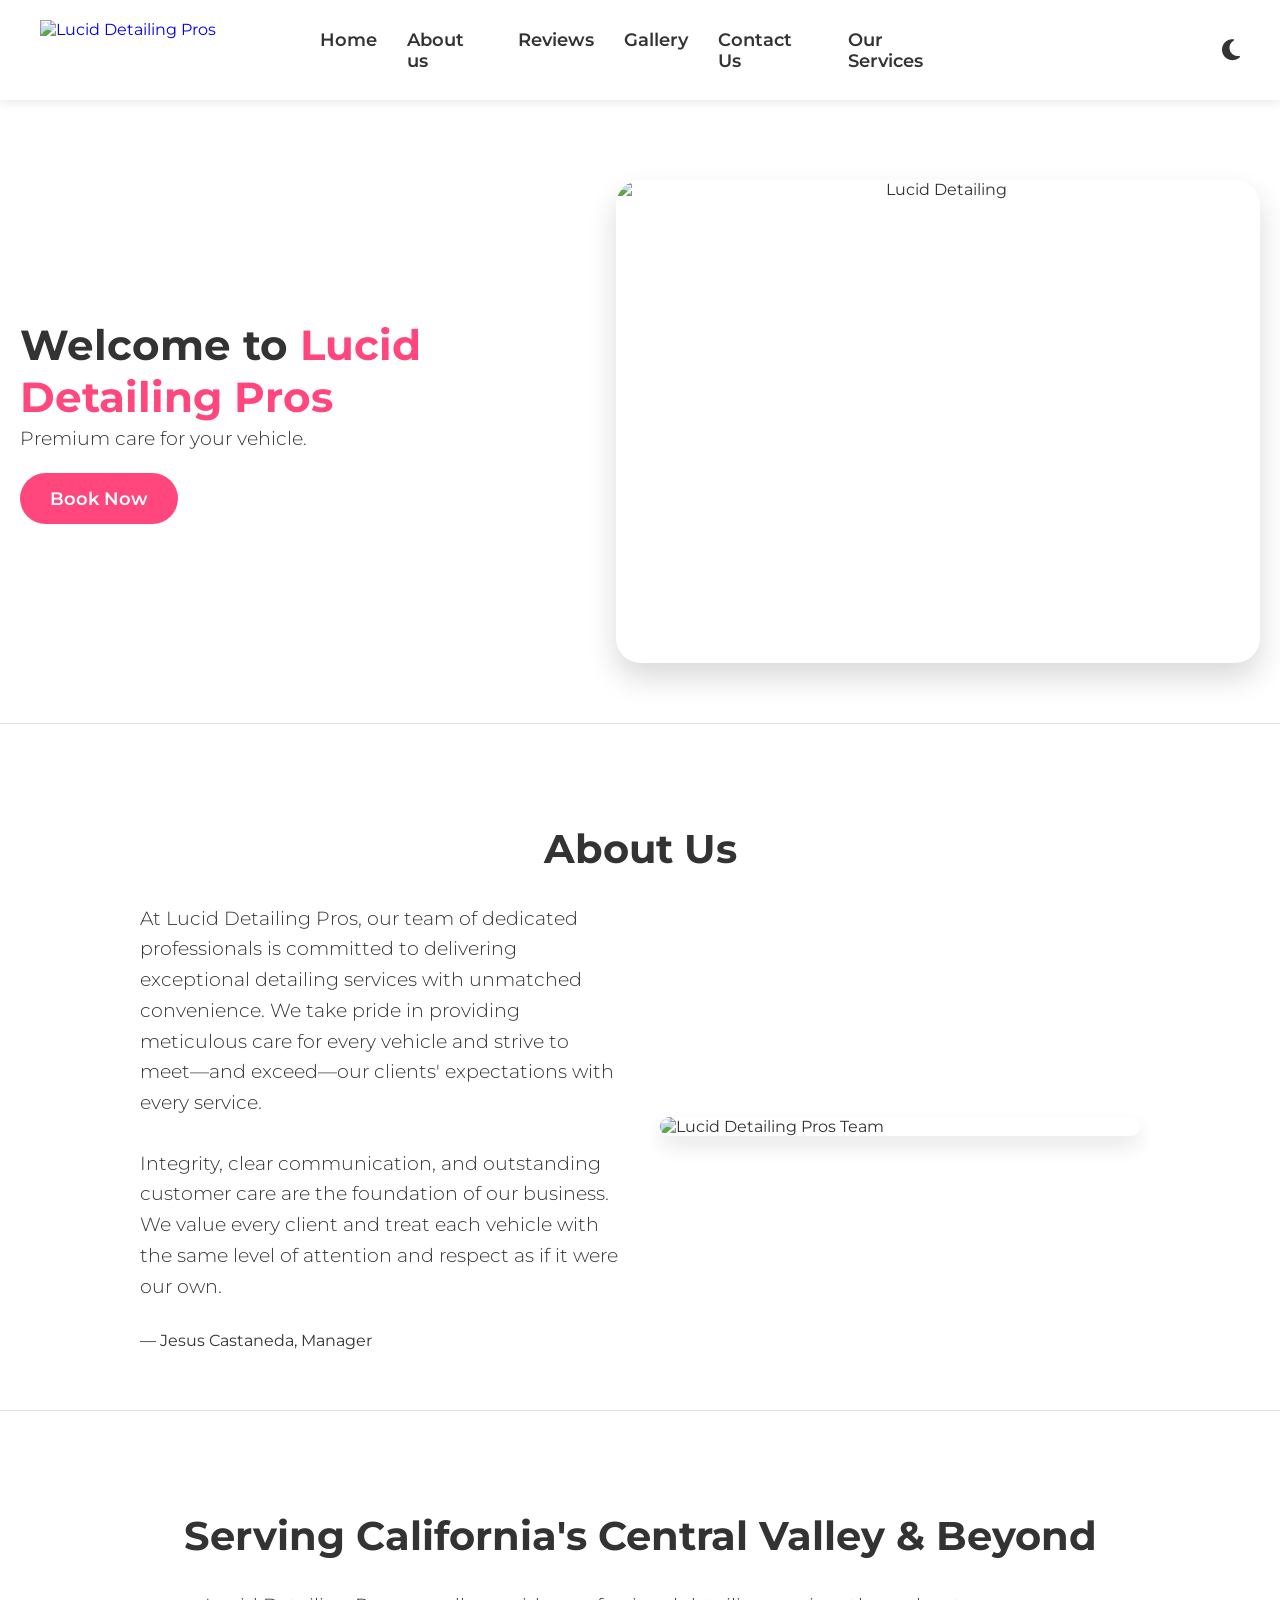
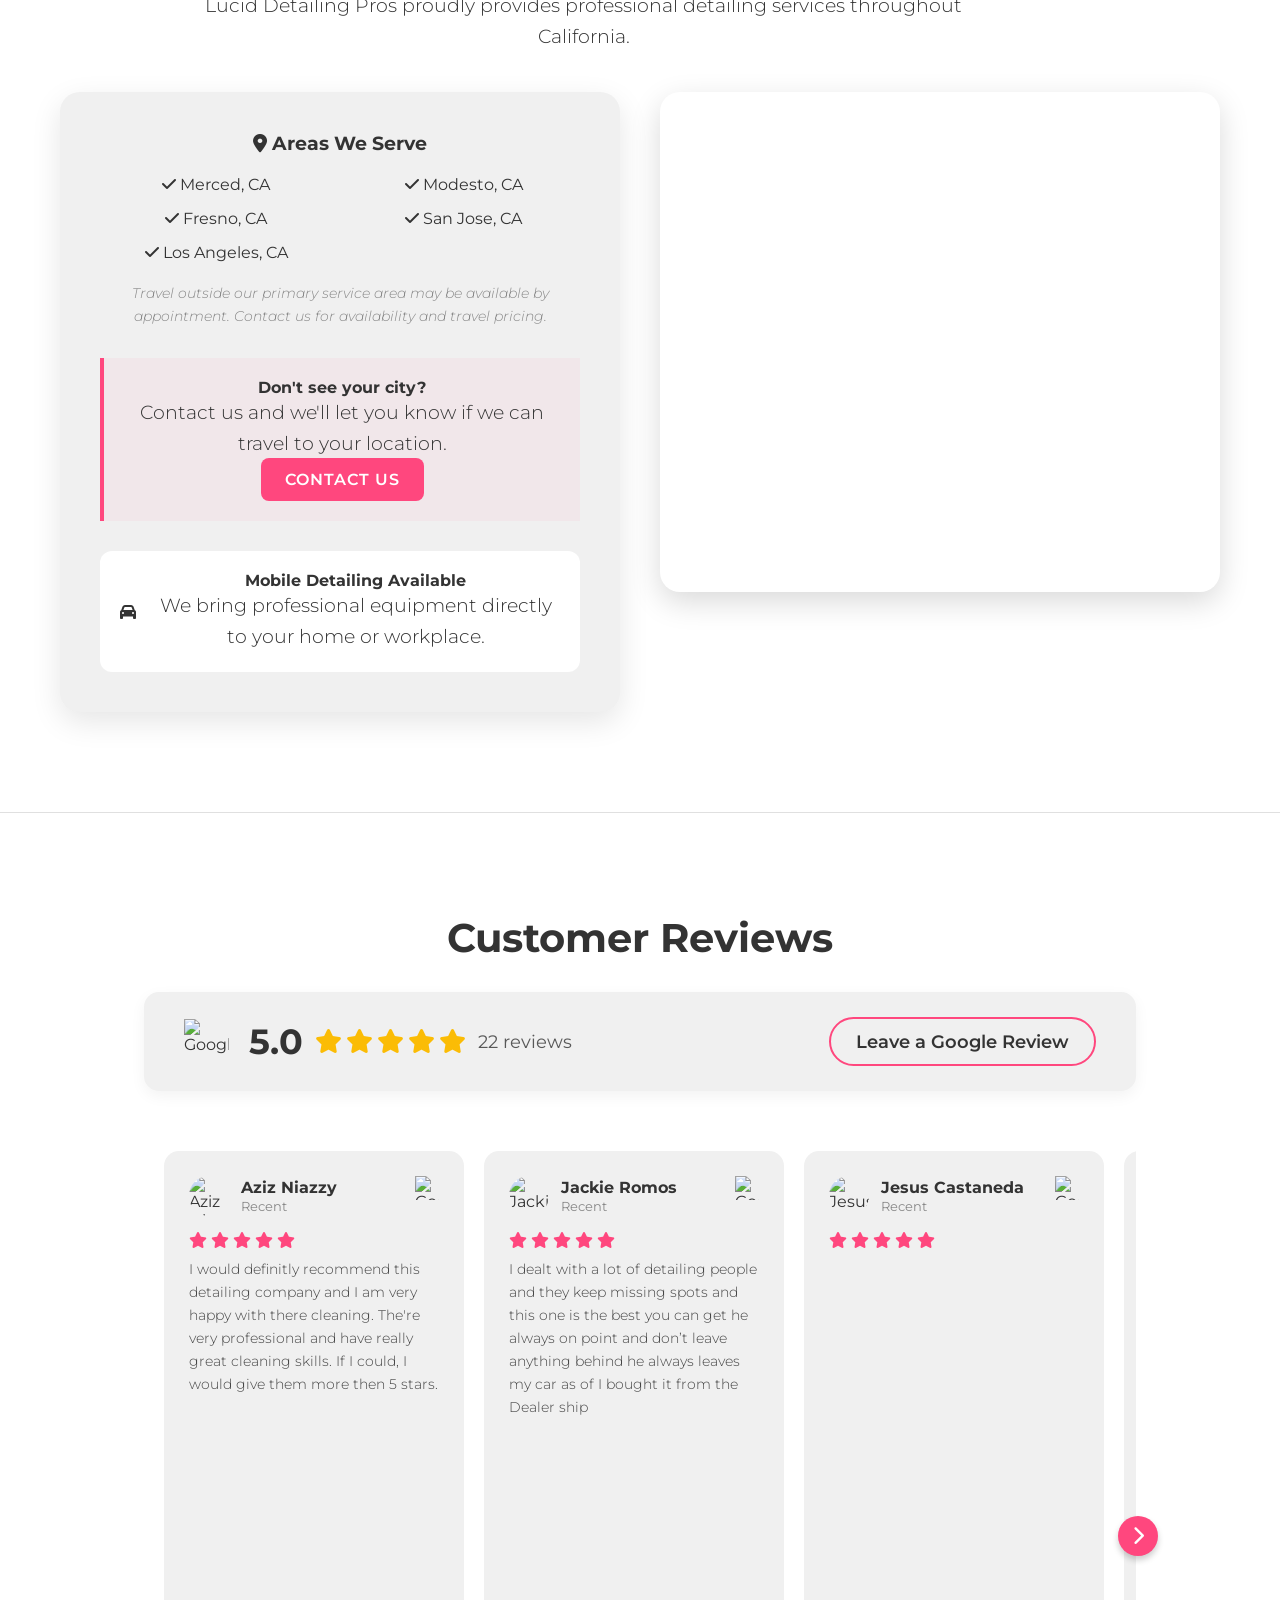
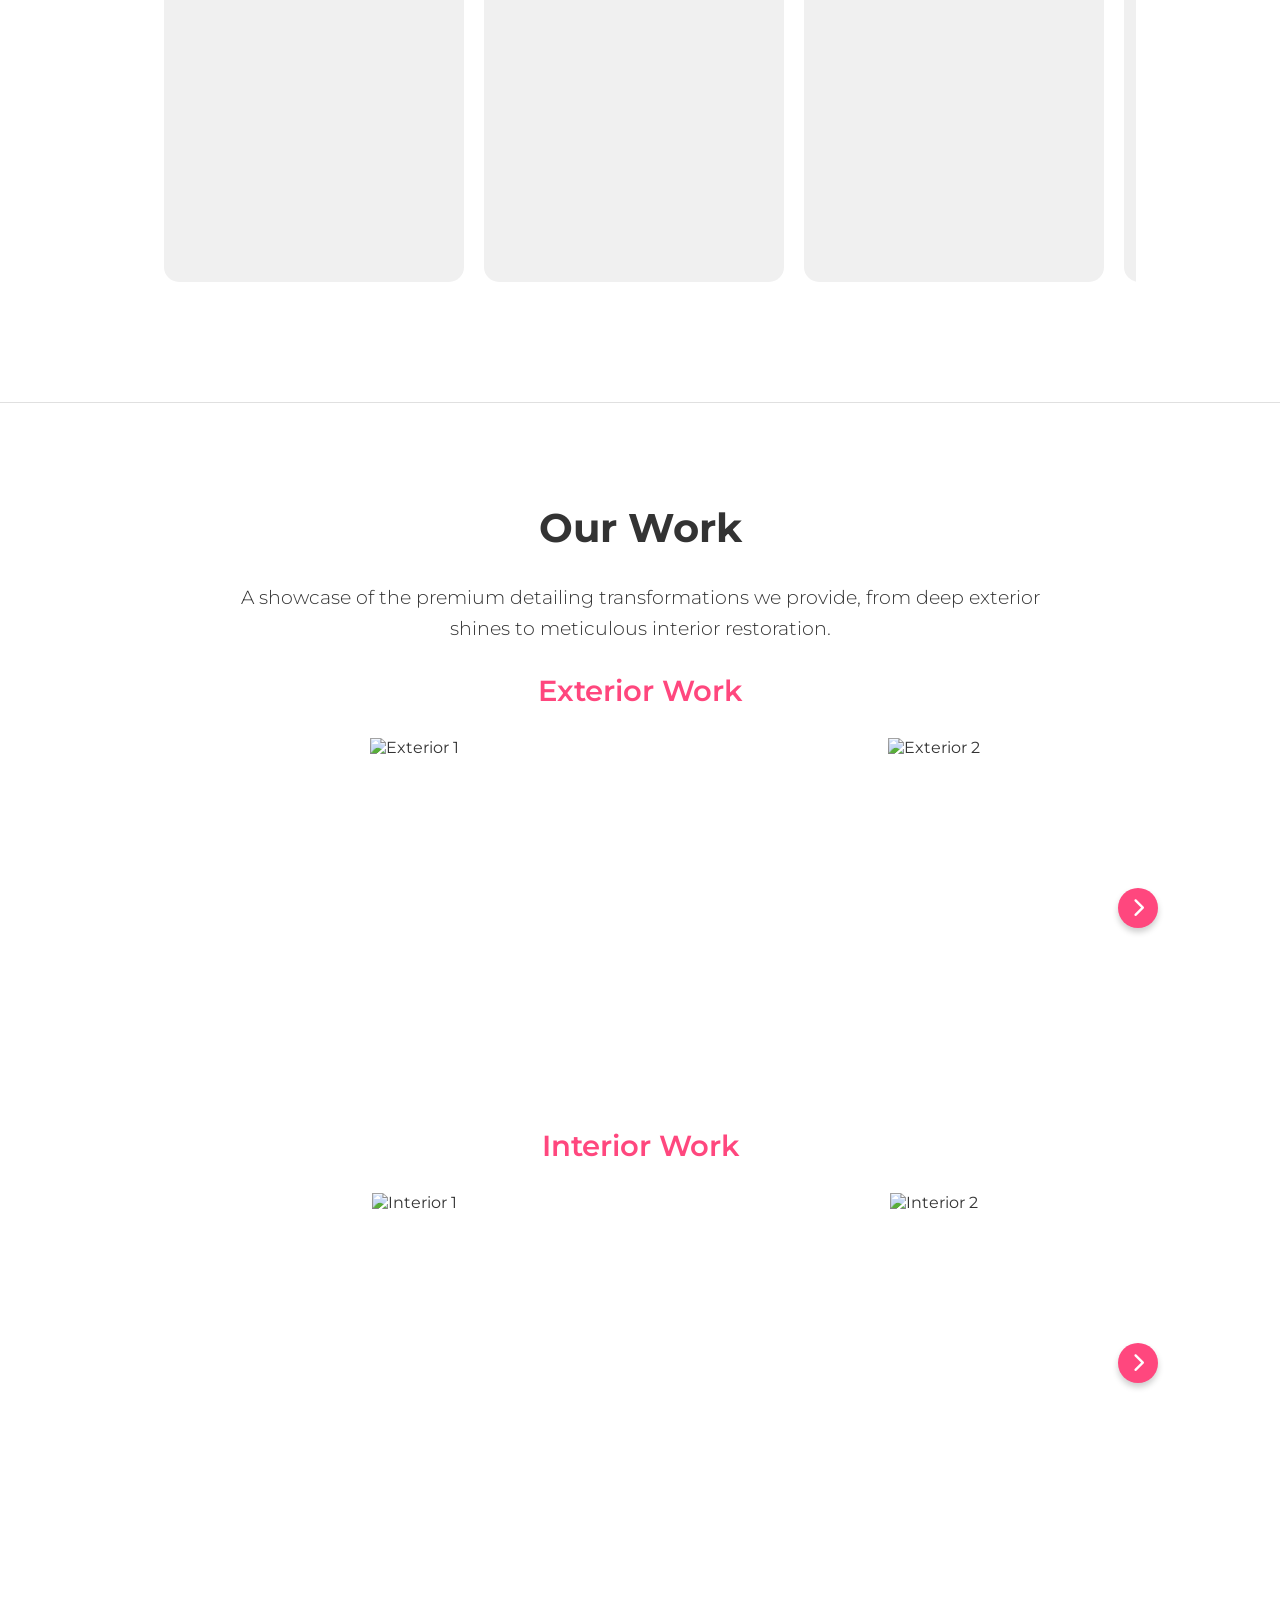
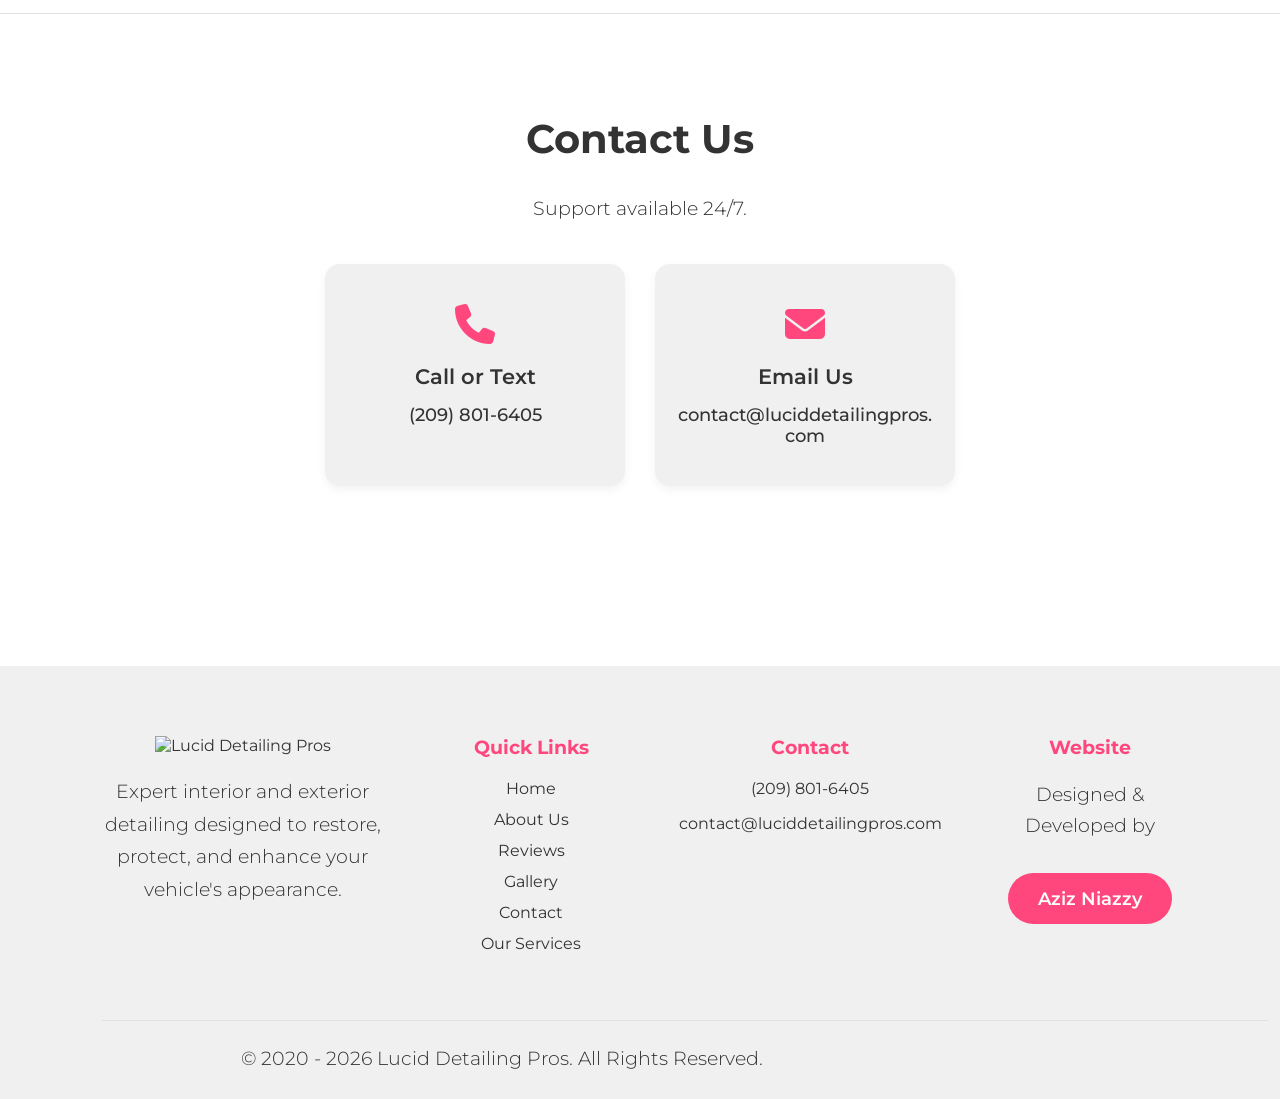
==== commit 0369e3ec: "Update index.html" ====
--- a/index.html
+++ b/index.html
@@ -19,6 +19,12 @@
         <a href="#home" class="logo">
     <img id="site-logo" src="images/logo black.png" alt="Lucid Detailing Pros">
 </a>
+
+<div class="mobile-menu-toggle" id="mobile-menu">
+        <span class="bar"></span>
+        <span class="bar"></span>
+        <span class="bar"></span>
+    </div>
         <div class="nav-links">
             <a href="#home">Home</a>
             <div class="dropdown">
@@ -30,7 +36,7 @@
             <a href="#reviews">Reviews</a>
             <a href="#gallery">Gallery</a>
             <a href="#contact">Contact Us</a>
-            <a href="book.html">Book Now</a>
+            <a href="book.html">Our Services</a>
         </div>
         <button id="theme-toggle" aria-label="Toggle Theme">
             <i class="fa-solid fa-moon"></i>
@@ -235,6 +241,7 @@
             <a href="#reviews">Reviews</a>
             <a href="#gallery">Gallery</a>
             <a href="#contact">Contact</a>
+            <a href="book.html">Our Services</a>
 
         </div>
 
@@ -259,7 +266,7 @@
             <a
                 href="https://youtube.com/@azizniazzy?si=VnAfamQydCXNs4--"
                 target="_blank">
-                Aziz Niazzy
+                <button class="btn">Aziz Niazzy</button>
             </a>
 
         </div>
@@ -282,4 +289,4 @@
 
     
 </body>
-</html>+</html>
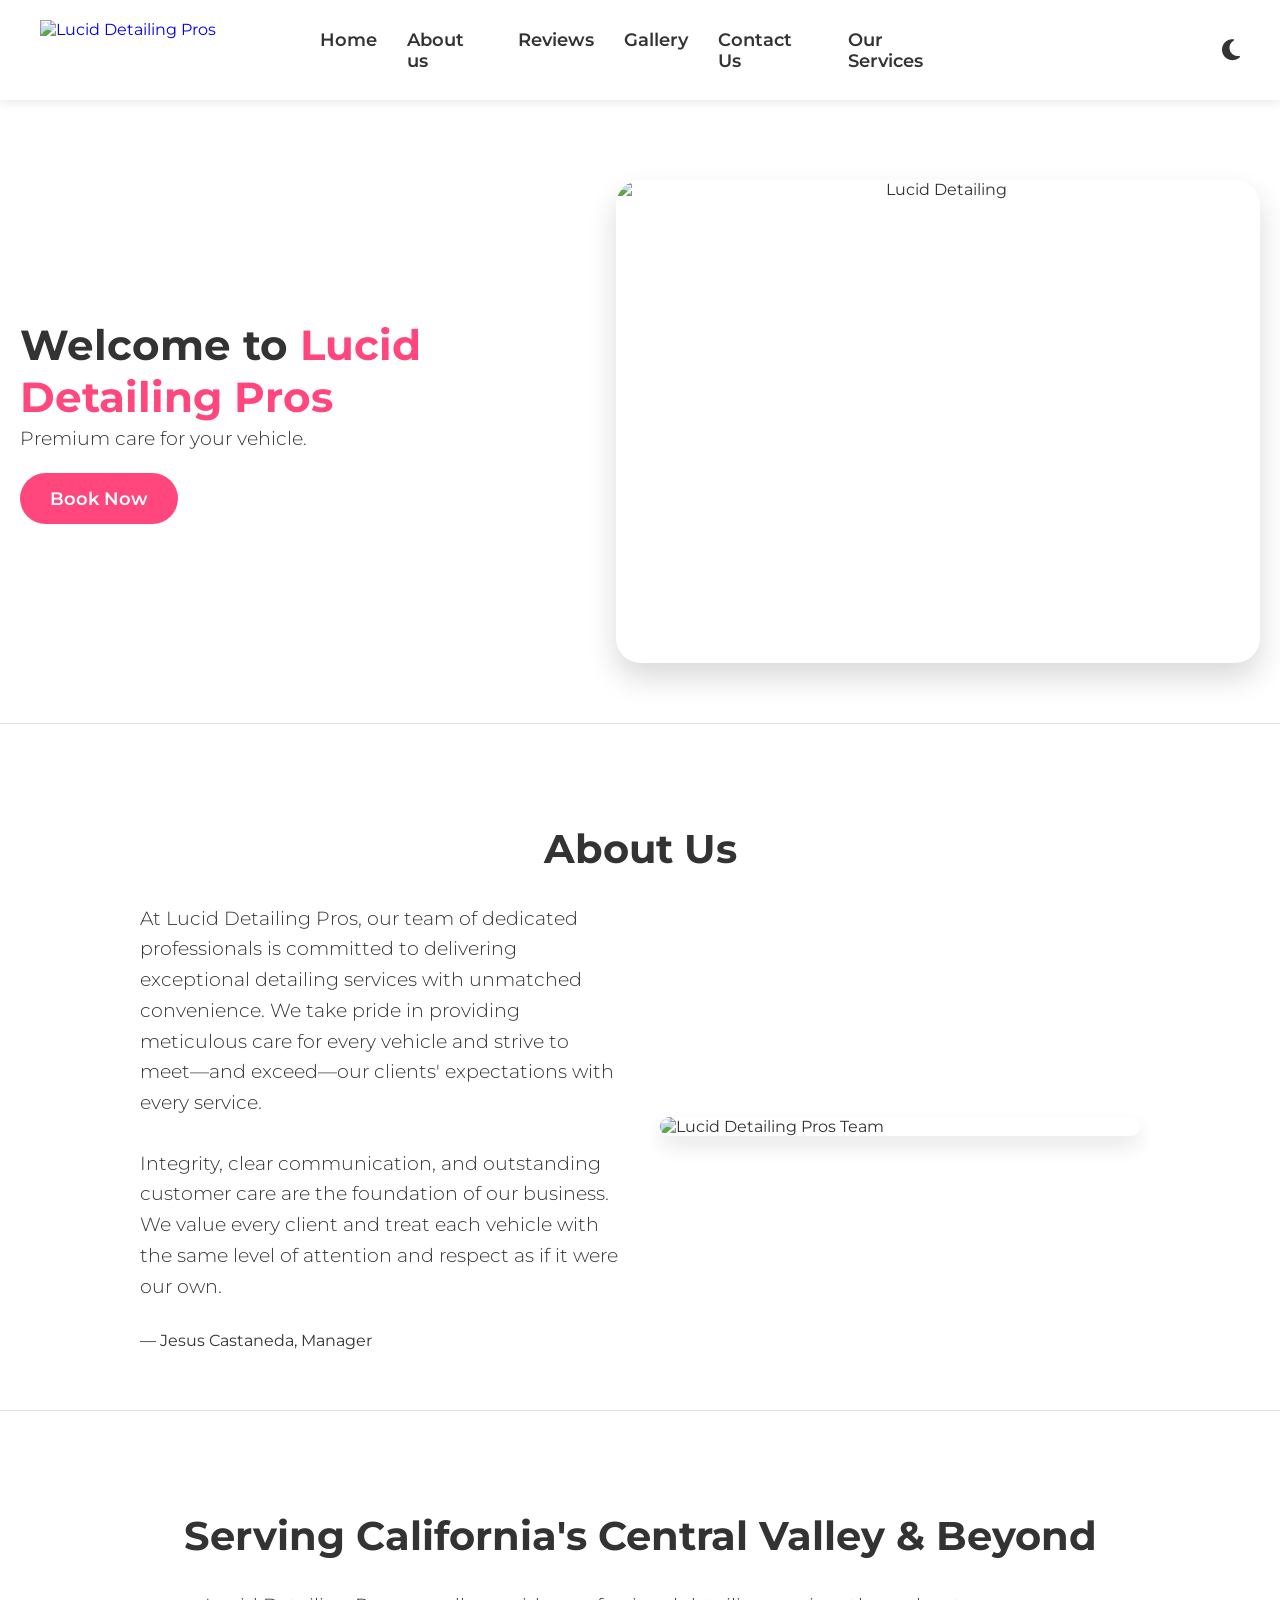
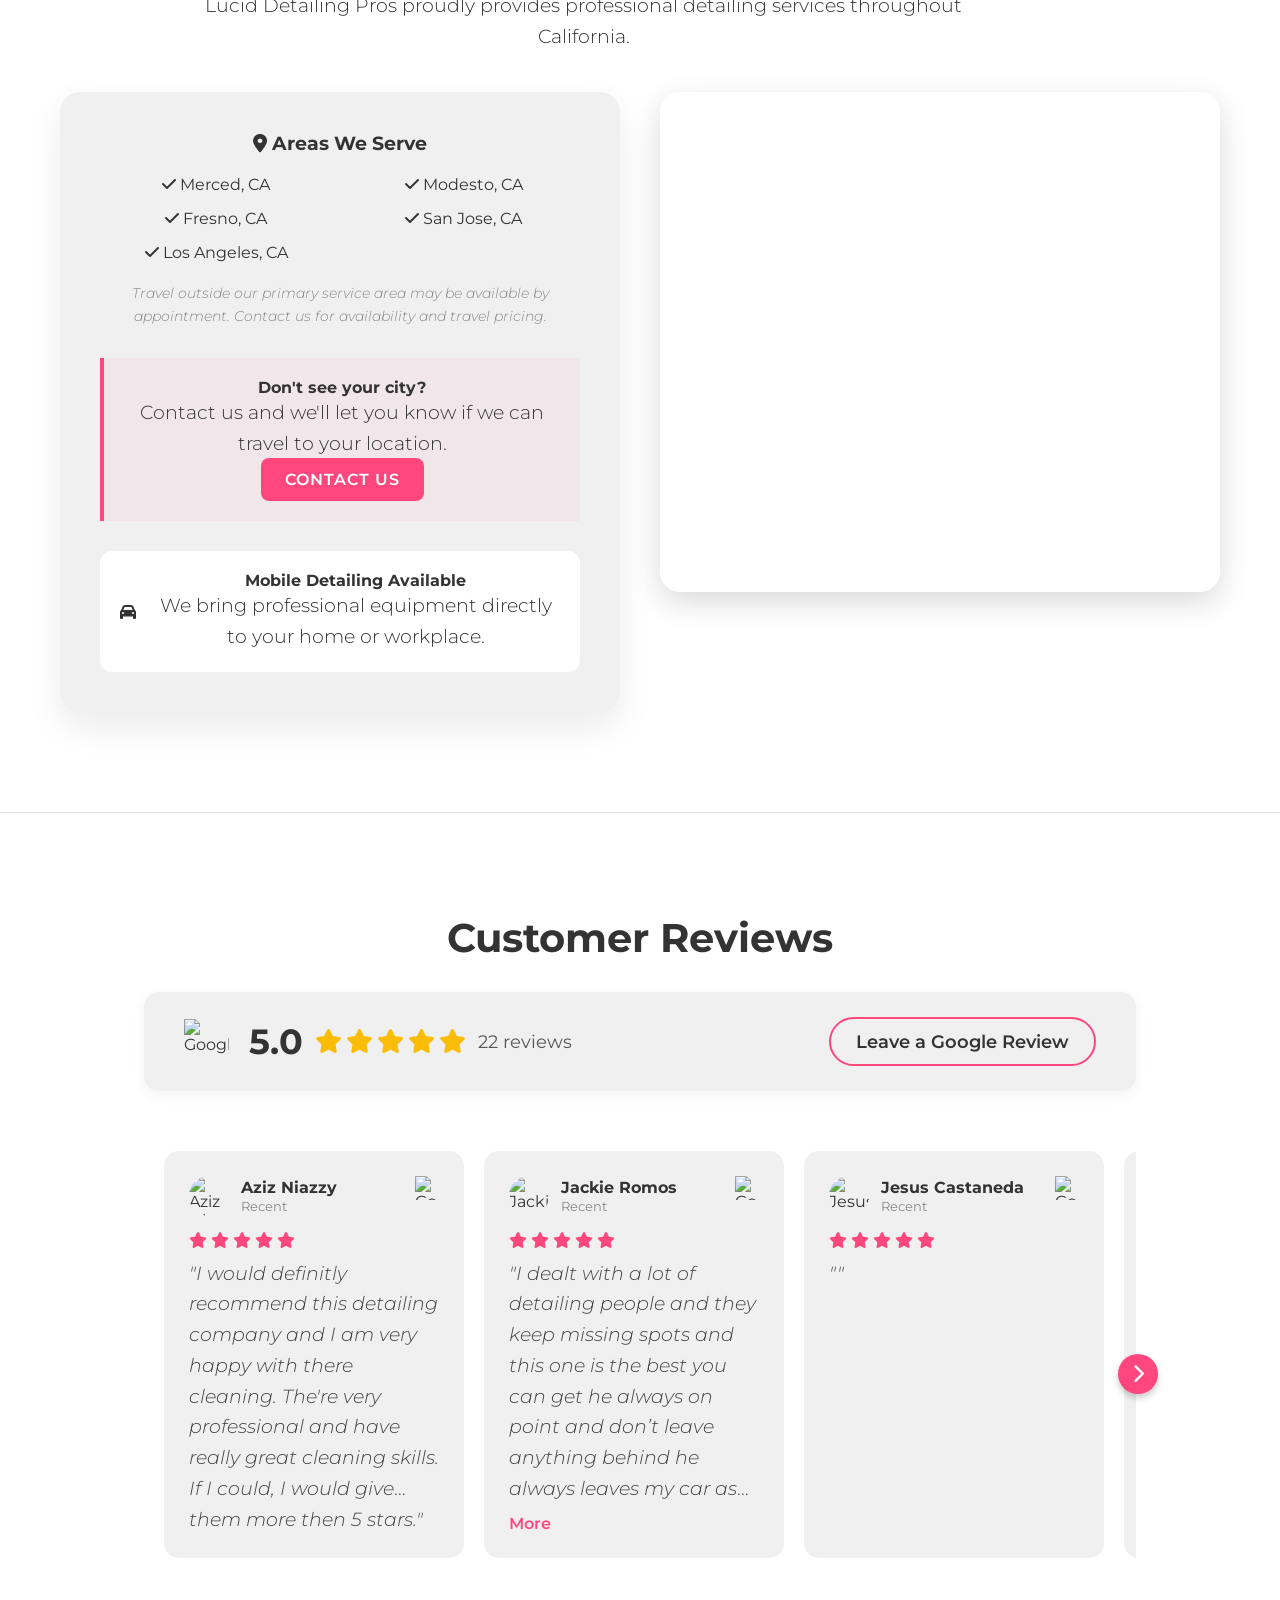
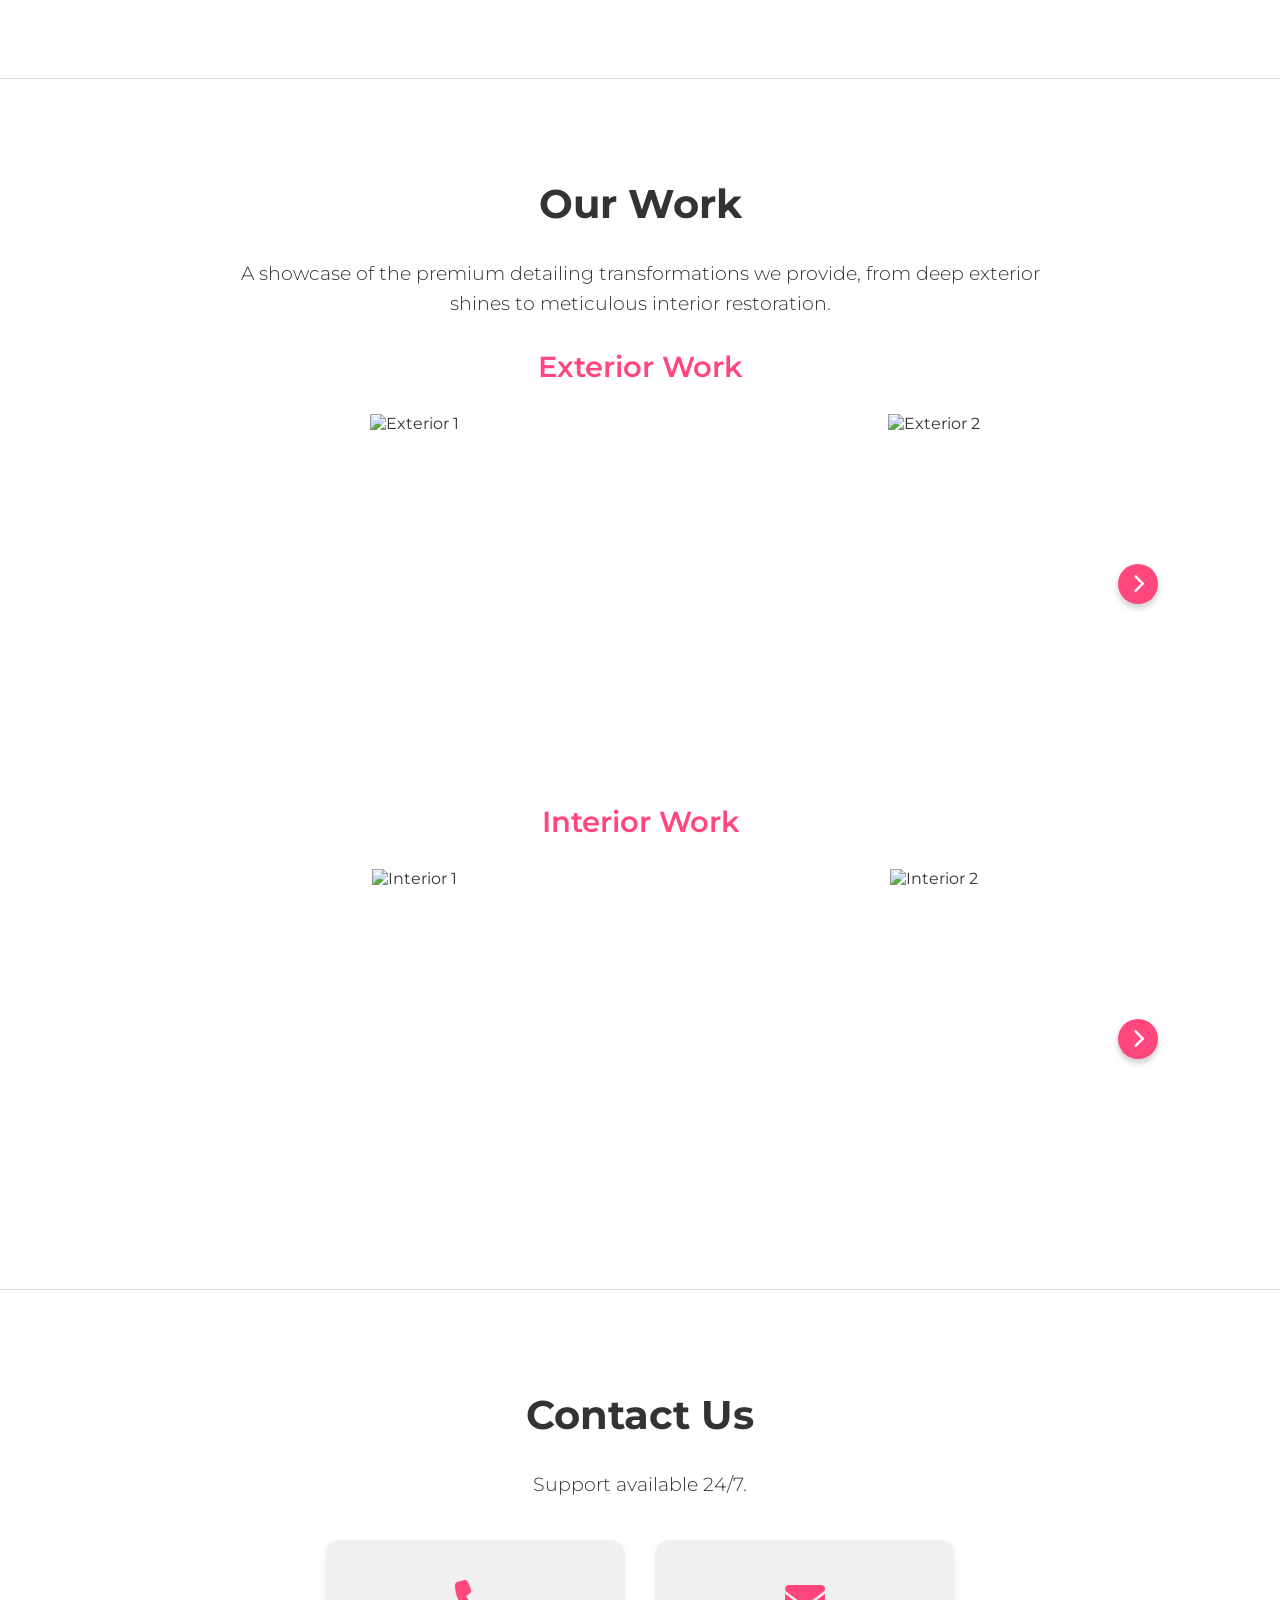
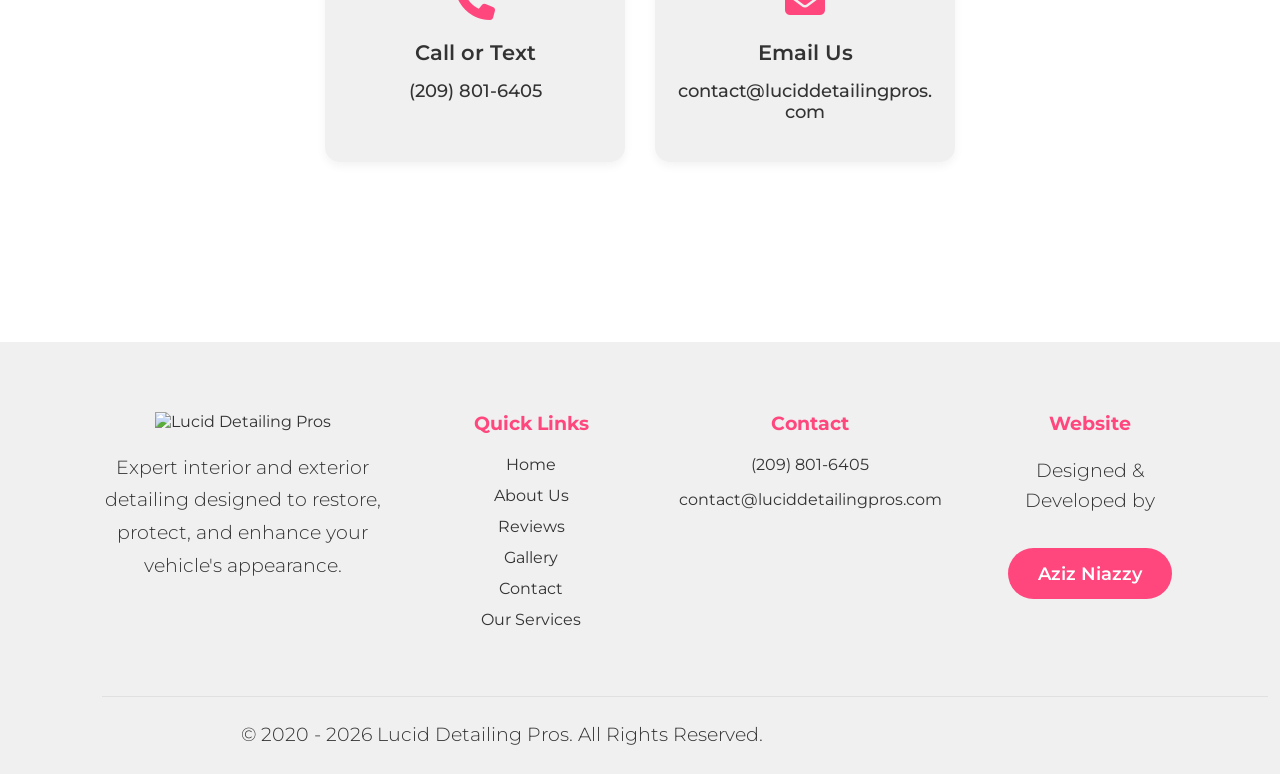
==== commit a0877ee5: "Add files via upload" ====
--- a/index.html
+++ b/index.html
@@ -289,4 +289,4 @@
 
     
 </body>
-</html>
+</html>
--- a/style.css
+++ b/style.css
@@ -660,7 +660,31 @@
     margin-top: 10px 0;
     line-height: 1.6;
     opacity: 0.9;
-    font-size: 0.9rem;
+    font-size: 1.2rem;
+    overflow: hidden;
+    display: -webkit-box;
+    -webkit-box-orient: vertical;
+    -webkit-line-clamp: 8;
+    transition: .25s ease;
+}
+
+.review-text.expanded{
+    display: block;
+    overflow: visible;
+}
+
+.review-toggle{
+     display:inline-block;
+    margin-top:10px;
+    color:var(--brand-pink);
+    font-weight:600;
+    text-decoration:none;
+    cursor:pointer;
+    user-select:none;
+}
+
+.review-toggle:hover{
+    text-decoration:underline;
 }
 
 /* --- Overall Rating Banner --- */
@@ -1359,4 +1383,437 @@
     height: 40px;
     border-radius: 50%;
     object-fit: cover; /* Ensures the image fills the circle without distortion */
+}
+
+.book-subtitle{
+    max-width:700px;
+    margin:15px auto 50px;
+    text-align:center;
+    opacity:.8;
+}
+
+.service-grid{
+    display:grid;
+    grid-template-columns:repeat(3, 1fr);
+    gap:30px;
+    align-items:stretch;
+}
+
+.service-card{
+    background:var(--card-bg);
+    border-radius:20px;
+    overflow:hidden;
+    box-shadow:0 15px 35px rgba(0,0,0,.08);
+    transition:.35s;
+}
+
+.service-card:hover{
+    transform:translateY(-8px);
+}
+
+.service-card img{
+    width:100%;
+    height:260px;
+    object-fit:cover;
+}
+
+.service-content{
+    display:flex;
+    flex-direction:column;
+    padding:30px;
+}
+
+.service-content .btn{
+    margin-top:auto;
+}
+
+.service-content h3{
+    margin:15px 0;
+    font-size:2rem;
+}
+
+.service-content ul{
+    margin:25px 0;
+}
+
+.service-footer{
+    margin-top:auto;
+    margin-bottom:25px;
+}
+
+.service-content li{
+    margin-bottom:12px;
+}
+
+.service-content li i{
+    color:#ff4f87;
+    margin-right:8px;
+}
+
+.service-footer{
+    display:flex;
+    justify-content:space-between;
+    margin:30px 0;
+}
+
+.service-footer span{
+    display:block;
+    opacity:.7;
+    font-size:.9rem;
+}
+
+.service-footer strong{
+    font-size:1.2rem;
+}
+
+.service-badge{
+    display:inline-block;
+    background:#ff4f87;
+    color:#fff;
+    padding:6px 14px;
+    border-radius:999px;
+    font-size:.8rem;
+    font-weight:600;
+}
+
+/* =========================================
+   MOBILE RESPONSIVENESS (PHONES & TABLETS)
+   ========================================= */
+
+/* --- Tablet Adjustments --- */
+@media (max-width: 992px) {
+    /* Changes the 3-column booking grid to 2 columns on tablets */
+    .service-grid {
+        grid-template-columns: repeat(2, 1fr);
+    }
+}
+
+/* --- Mobile / Phone Adjustments --- */
+@media (max-width: 768px) {
+    
+    /* 1. Global Spacing & Typography */
+    .section {
+        padding: 80px 15px 40px; /* Reduces side padding on small screens */
+    }
+    
+    h2 {
+        font-size: 2rem; /* Scales down massive headers */
+    }
+    
+    p {
+        font-size: 1rem;
+    }
+
+    /* 2. Navigation Bar Setup */
+    .navbar {
+        padding: 15px 20px;
+        flex-wrap: wrap; /* Allows links to stack below the logo */
+        justify-content: space-between;
+    }
+
+    /* Resets the absolute positioning so the links flow naturally */
+    .nav-links {
+        position: static;
+        transform: none;
+        width: 100%;
+        justify-content: center;
+        margin-top: 15px;
+        gap: 15px;
+        font-size: 0.9rem;
+        flex-wrap: wrap;
+    }
+
+    #theme-toggle {
+        position: static; /* Places the toggle back into the normal flow */
+    }
+
+    body {
+        padding-top: 130px; /* Compensates for the taller, stacked navbar */
+    }
+
+    /* 3. Hero Section */
+    .hero-text h1 {
+        font-size: 2.2rem;
+        text-align: center;
+    }
+    
+    .hero-text p {
+        text-align: center;
+    }
+    
+    .hero-text {
+        align-items: center; /* Centers the button on mobile */
+    }
+
+    /* 4. Booking & Service Grid (book.html) */
+    .service-grid {
+        grid-template-columns: 1fr; /* Stacks all packages to 1 column */
+        gap: 20px;
+    }
+    
+    .service-card {
+        width: 100%;
+        max-width: 400px;
+        margin: 0 auto; /* Centers the cards */
+    }
+
+    /* 5. Sliders & Galleries */
+    .gallery-item {
+        min-width: 280px; /* Shrinks the giant thumbnails for phones */
+        height: 200px;
+    }
+    
+    .review-card {
+        min-width: 280px;
+    }
+
+    /* Hides the arrows on mobile. Users naturally swipe on phones, and arrows block screen real estate */
+    .slider-wrapper .slide-arrow {
+        display: none; 
+    }
+
+    .overall-rating-card {
+        width: 100%; /* Allows the rating card to span the full phone width */
+        padding: 20px 15px;
+    }
+
+    /* 6. Footer Layout */
+    .footer-container {
+        grid-template-columns: 1fr; /* Stacks footer sections to 1 column */
+        text-align: center;
+        gap: 40px;
+    }
+
+    .footer-bottom {
+        margin-right: 0; /* Fixes the negative margin causing horizontal scrolling */
+    }
+    
+    .footer-brand img {
+        margin: 0 auto 20px auto; /* Centers the footer logo */
+    }
+}
+
+/* --- Extremely Small Phones --- */
+@media (max-width: 480px) {
+    .nav-links {
+        gap: 10px;
+        font-size: 0.85rem;
+    }
+    
+    .hero-text h1 {
+        font-size: 1.8rem;
+    }
+}
+
+/* --- Hamburger Menu Base Styles (Hidden on Desktop) --- */
+.mobile-menu-toggle {
+    display: none;
+    cursor: pointer;
+    margin-left: auto; /* Pushes it to the right */
+    margin-right: 20px;
+}
+
+.mobile-menu-toggle .bar {
+    display: block;
+    width: 25px;
+    height: 3px;
+    margin: 5px auto;
+    transition: all 0.3s ease;
+    background-color: #ffffff; /* Change this to match your text color */
+}
+
+/* --- Mobile / Phone Adjustments --- */
+@media (max-width: 768px) {
+    
+    /* Show the hamburger icon */
+    .mobile-menu-toggle {
+        display: block;
+    }
+
+    /* Clean up the navbar layout */
+    .navbar {
+        display: flex;
+        justify-content: space-between;
+        align-items: center;
+        padding: 15px 20px;
+        position: relative;
+    }
+
+    /* Hide the links by default and style them as a dropdown menu */
+    .nav-links {
+        position: absolute;
+        top: 100%;
+        left: 0;
+        width: 100%;
+        background-color: #121212; /* Matches dark theme, change if needed */
+        flex-direction: column;
+        align-items: center;
+        margin: 0;
+        padding: 0;
+        max-height: 0; /* Hidden by default */
+        overflow: hidden; /* Hides content spilling out */
+        transition: max-height 0.3s ease-in-out;
+        z-index: 1000;
+    }
+
+    /* This class is added by Javascript when the menu is clicked */
+    .nav-links.active {
+        max-height: 400px; /* Enough height to show all links */
+    }
+
+    /* Style the individual links in the mobile dropdown */
+    .nav-links li {
+        width: 100%;
+        text-align: center;
+    }
+
+    .nav-links a {
+        display: block;
+        padding: 15px;
+        border-bottom: 1px solid #333; /* Adds separators between links */
+        width: 100%;
+    }
+
+    /* Fix the theme toggle positioning */
+    #theme-toggle {
+        position: static;
+        margin-left: 10px;
+    }
+}
+
+/* --- Hamburger Icon (Adapts to Light/Dark Mode) --- */
+.mobile-menu-toggle {
+    display: block;
+    cursor: pointer;
+    margin-left: auto;
+    margin-right: 20px;
+}
+
+.mobile-menu-toggle .bar {
+    display: block;
+    width: 25px;
+    height: 3px;
+    margin: 5px auto;
+    transition: all 0.3s ease;
+    /* Uses your site's text color variable if you have one, or defaults to a visible gray */
+    background-color: var(--text-color, #333); 
+}
+
+/* If you have a specific class for light mode (e.g., .light-mode applied to the body) */
+body.light-mode .mobile-menu-toggle .bar {
+    background-color: #000000;
+}
+
+/* --- Mobile / Phone Adjustments --- */
+@media (max-width: 768px) {
+    
+    .navbar {
+        display: flex;
+        justify-content: space-between;
+        align-items: center;
+        padding: 15px 20px;
+        position: relative;
+    }
+
+    /* 1. Fix the Background Color for Light/Dark Mode */
+    .nav-links {
+        position: absolute;
+        top: 100%;
+        left: 0;
+        width: 100%;
+        /* Inherits the background color of your site instead of forcing black */
+        background-color: var(--bg-color, #ffffff); 
+        flex-direction: column;
+        align-items: flex-start; /* Aligns everything to the left */
+        margin: 0;
+        padding: 0;
+        max-height: 0; 
+        overflow: hidden; 
+        transition: max-height 0.3s ease-in-out;
+        z-index: 1000;
+        box-shadow: 0px 5px 10px rgba(0,0,0,0.1); /* Adds a slight shadow for depth */
+    }
+
+    /* Fallback for explicit dark/light mode classes if variables aren't used */
+    body.light-mode .nav-links { background-color: #ffffff; }
+    body:not(.light-mode) .nav-links { background-color: #121212; }
+
+    .nav-links.active {
+        max-height: 500px; 
+    }
+
+    /* 2. Force ALL list items (About Us, Locations, etc.) to behave identically */
+    .nav-links li {
+        width: 100%;
+        text-align: left; /* Standardizes alignment */
+        margin: 0 !important; /* Forces removal of any weird margins on "About us" */
+        padding: 0 !important;
+    }
+
+    .nav-links a {
+        display: block;
+        padding: 15px 25px !important; /* Forces uniform padding */
+        width: 100%;
+        box-sizing: border-box; /* Prevents padding from breaking the width */
+        border-bottom: 1px solid rgba(150, 150, 150, 0.2); /* Subtle line for both modes */
+        color: var(--text-color, #333); /* Adapts text color */
+        border-radius: 0 !important; /* Resets any button-like borders */
+        background: transparent !important; /* Resets any weird backgrounds */
+    }
+
+    body.light-mode .nav-links a { color: #000000; }
+    body:not(.light-mode) .nav-links a { color: #ffffff; }
+
+    /* Remove the border from the very last item in the list */
+    .nav-links li:last-child a {
+        border-bottom: none;
+    }
+
+    #theme-toggle {
+        position: static;
+        margin-left: 10px;
+    }
+}
+
+/* Hide hamburger menu on desktop/larger screens */
+@media (min-width: 769px) {
+    .bar {
+        display: none !important;
+    }
+}
+
+/* Ensure back button shows */
+.back-home {
+    color: white;
+    text-decoration: none;
+    font-weight: bold;
+    margin-right: 20px;
+}
+
+/* On mobile, hide it if you want, or keep it visible */
+@media (max-width: 768px) {
+    .nav-links { display: none; } /* Standard hidden menu */
+    .nav-links.active { display: flex; } /* Shown when hamburger is clicked */
+}
+
+
+.backtohome {
+    position: absolute;
+    left: 50%;
+    transform: translateX(-50%);
+
+    display: flex;
+    gap: 30px;
+}
+
+.backtohome a {
+    text-decoration: none;
+    color: var(--text-color);
+    font-weight: 600;
+    font-size: 1.1rem;
+    transition: color 0.3s ease;
+}
+
+.backtohome a:hover {
+    color: var(--brand-pink);
 }
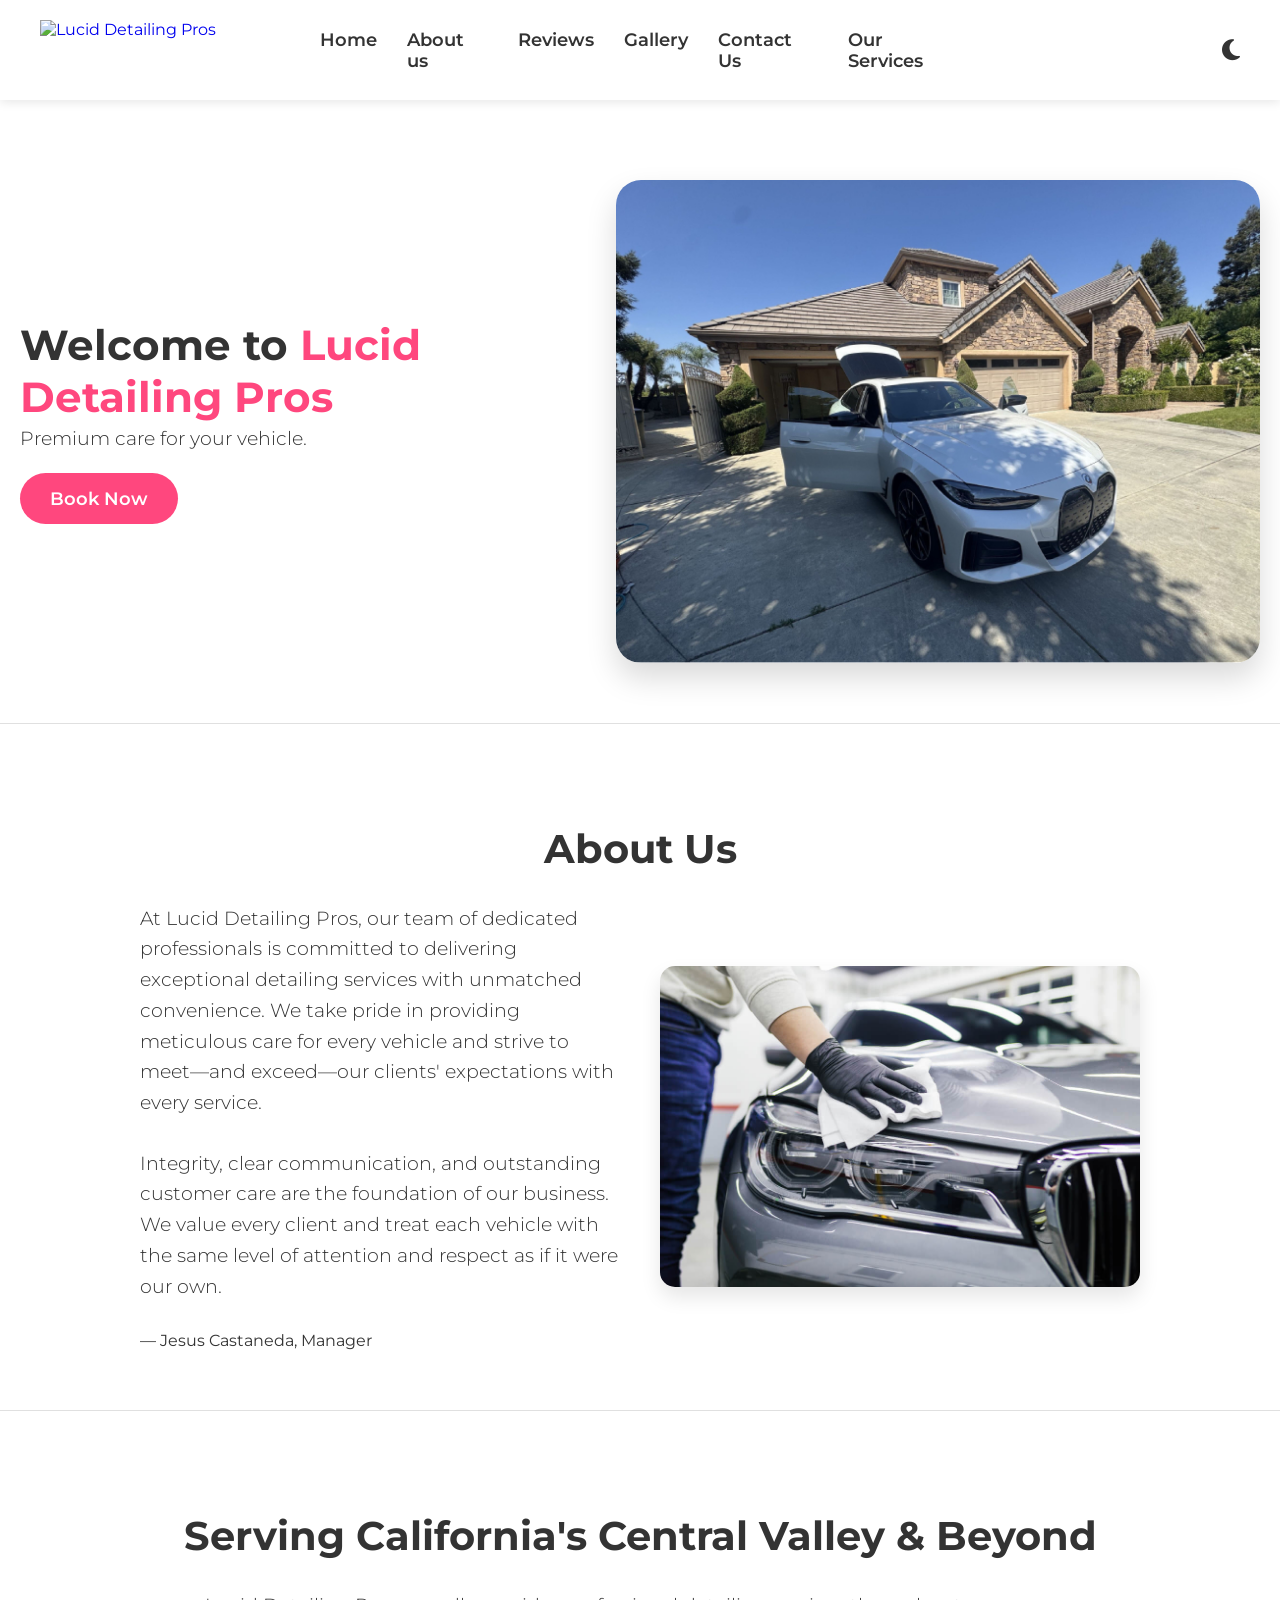
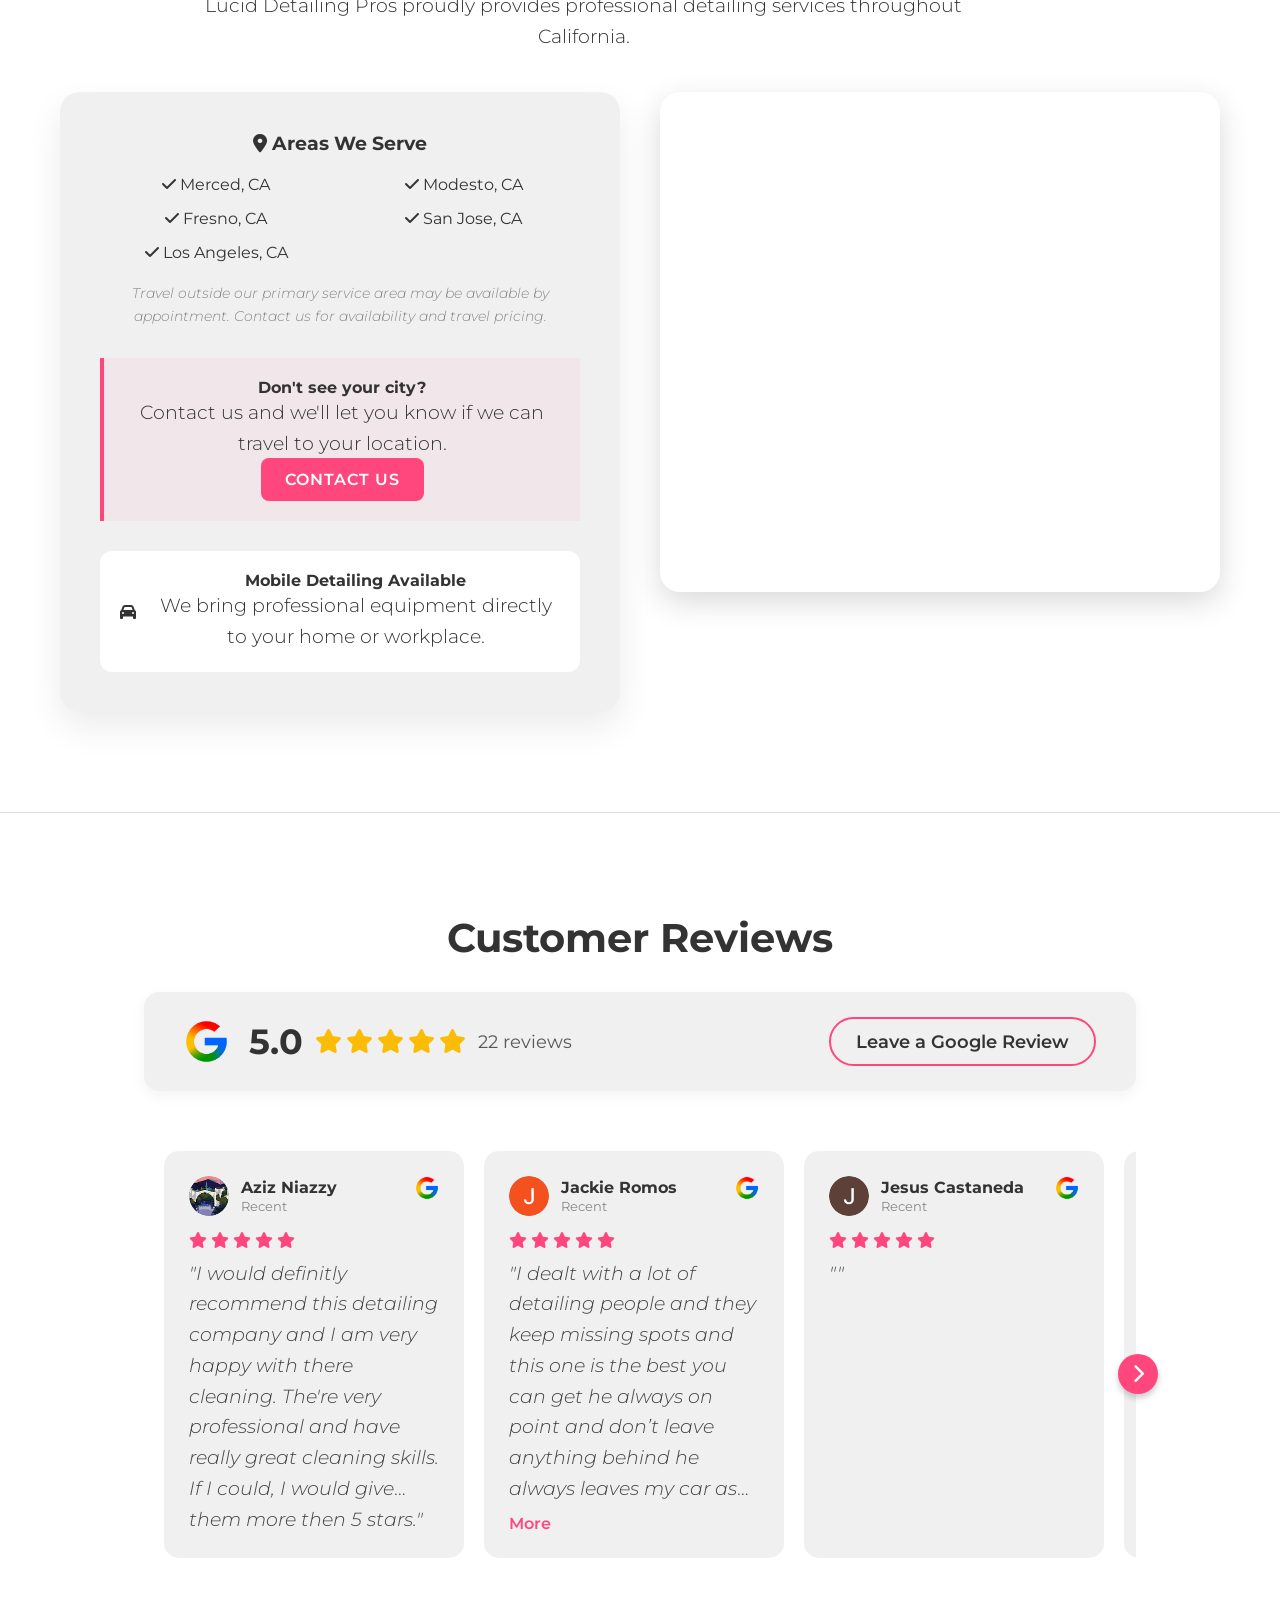
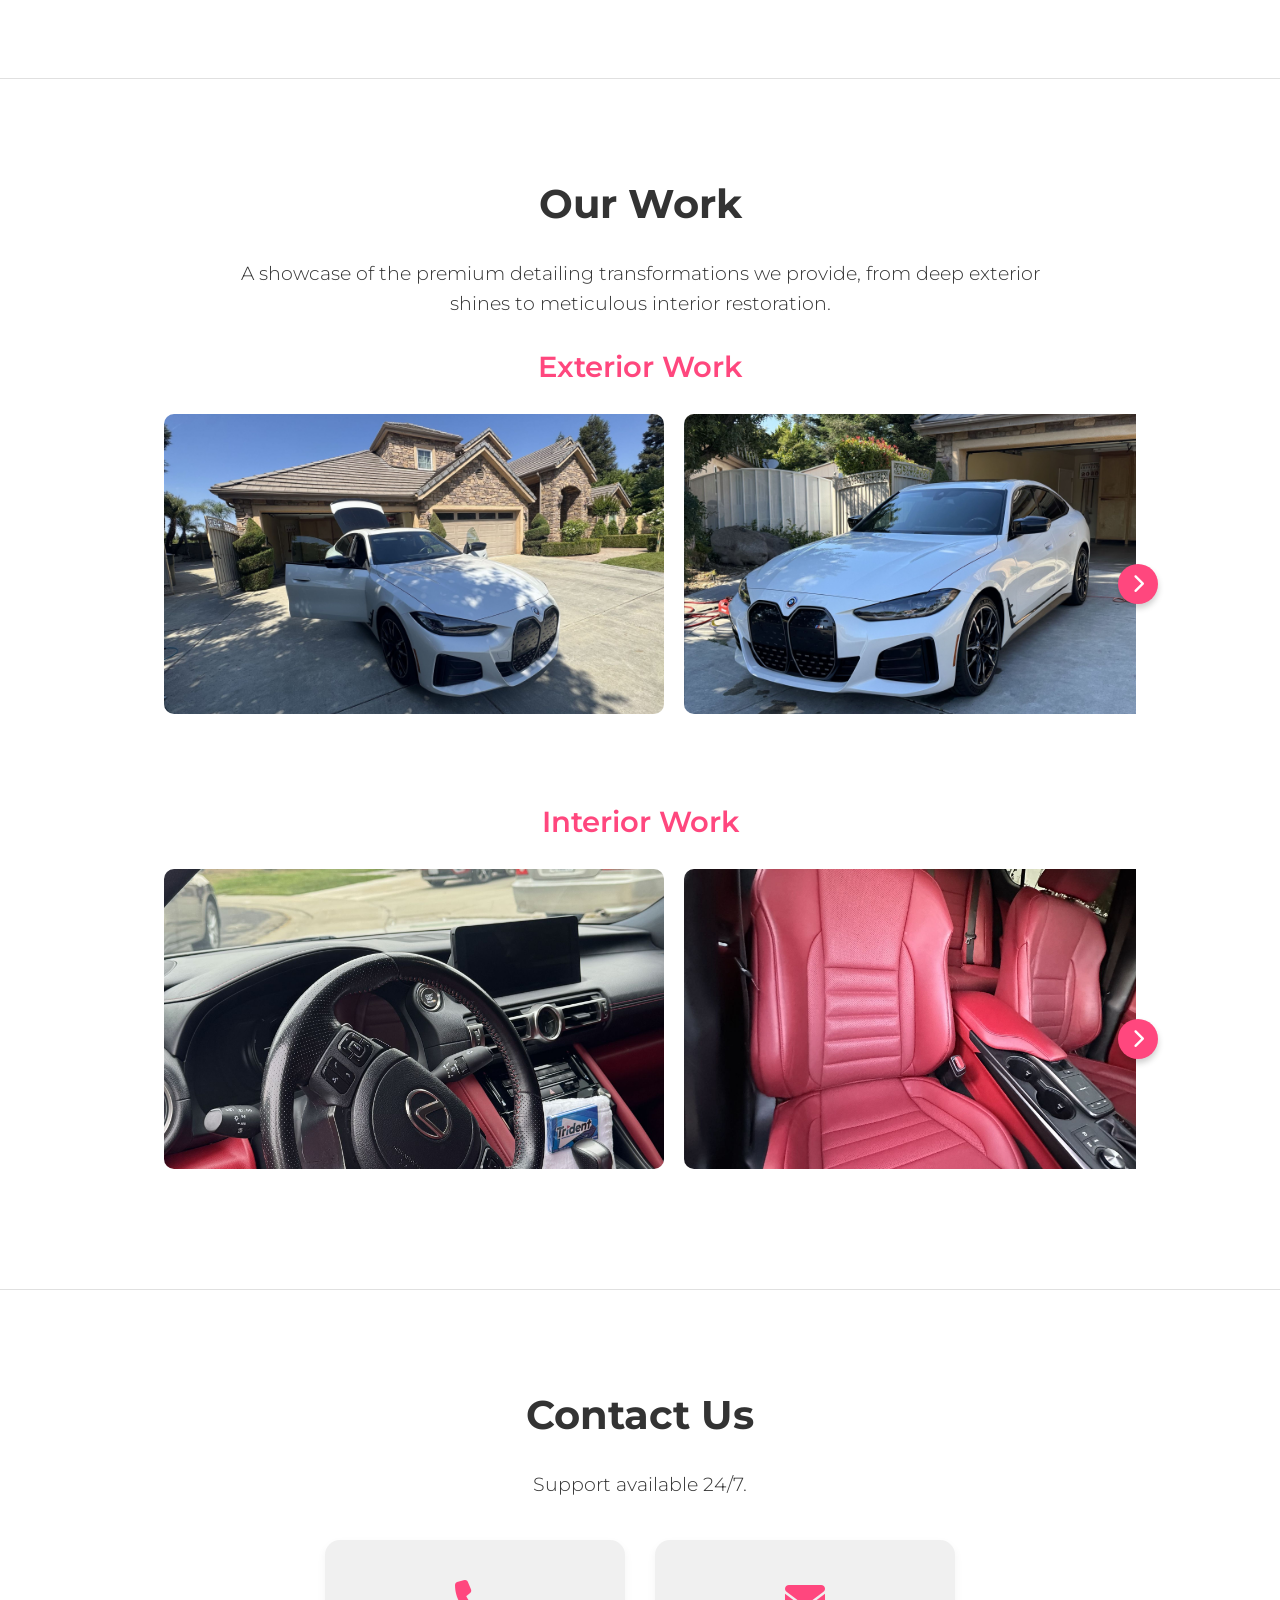
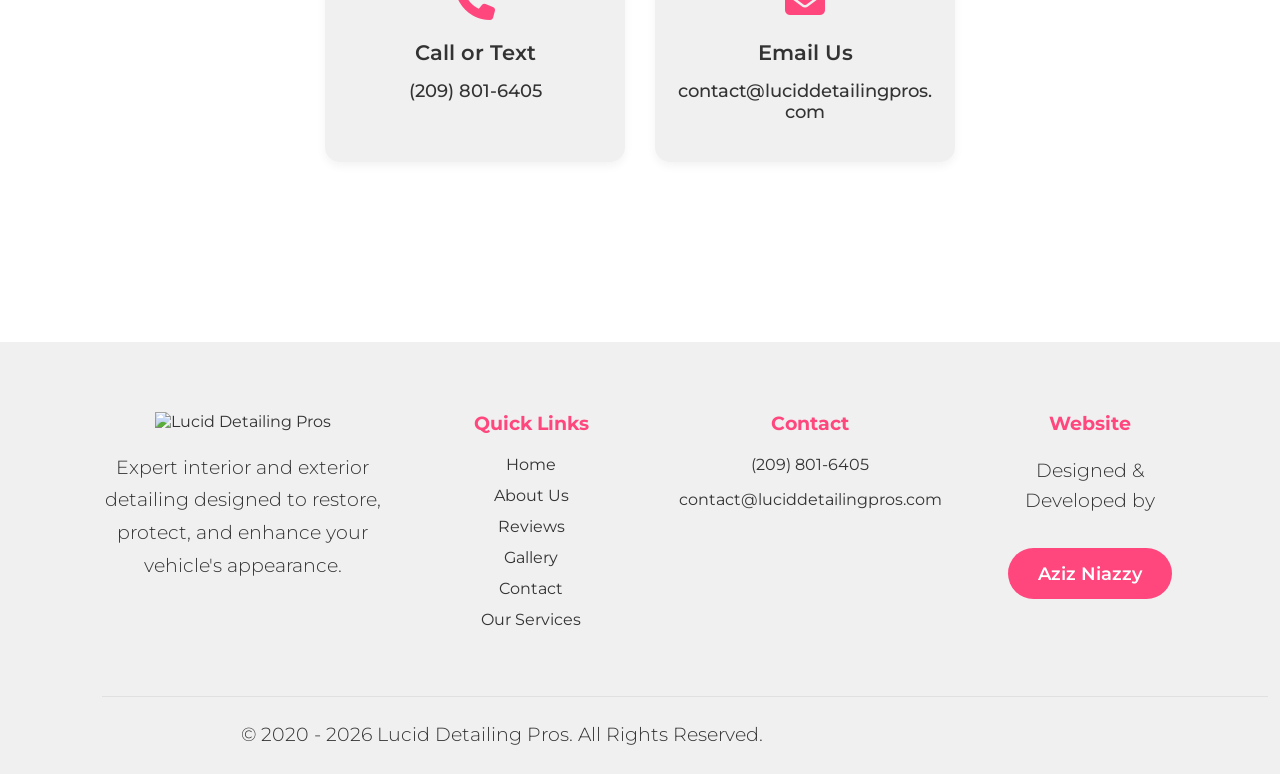
==== commit 0fa3a1ca: "Update index.html" ====
--- a/index.html
+++ b/index.html
@@ -1,6 +1,7 @@
 <!DOCTYPE html>
 <html lang="en">
 <head>
+    <link rel="icon" type="image/png" href="images/favicon.png">
     <meta charset="UTF-8">
     <meta name="viewport" content="width=device-width, initial-scale=1.0">
     <title>Lucid Detailing Pros</title>
@@ -289,4 +290,4 @@
 
     
 </body>
-</html>+</html>
